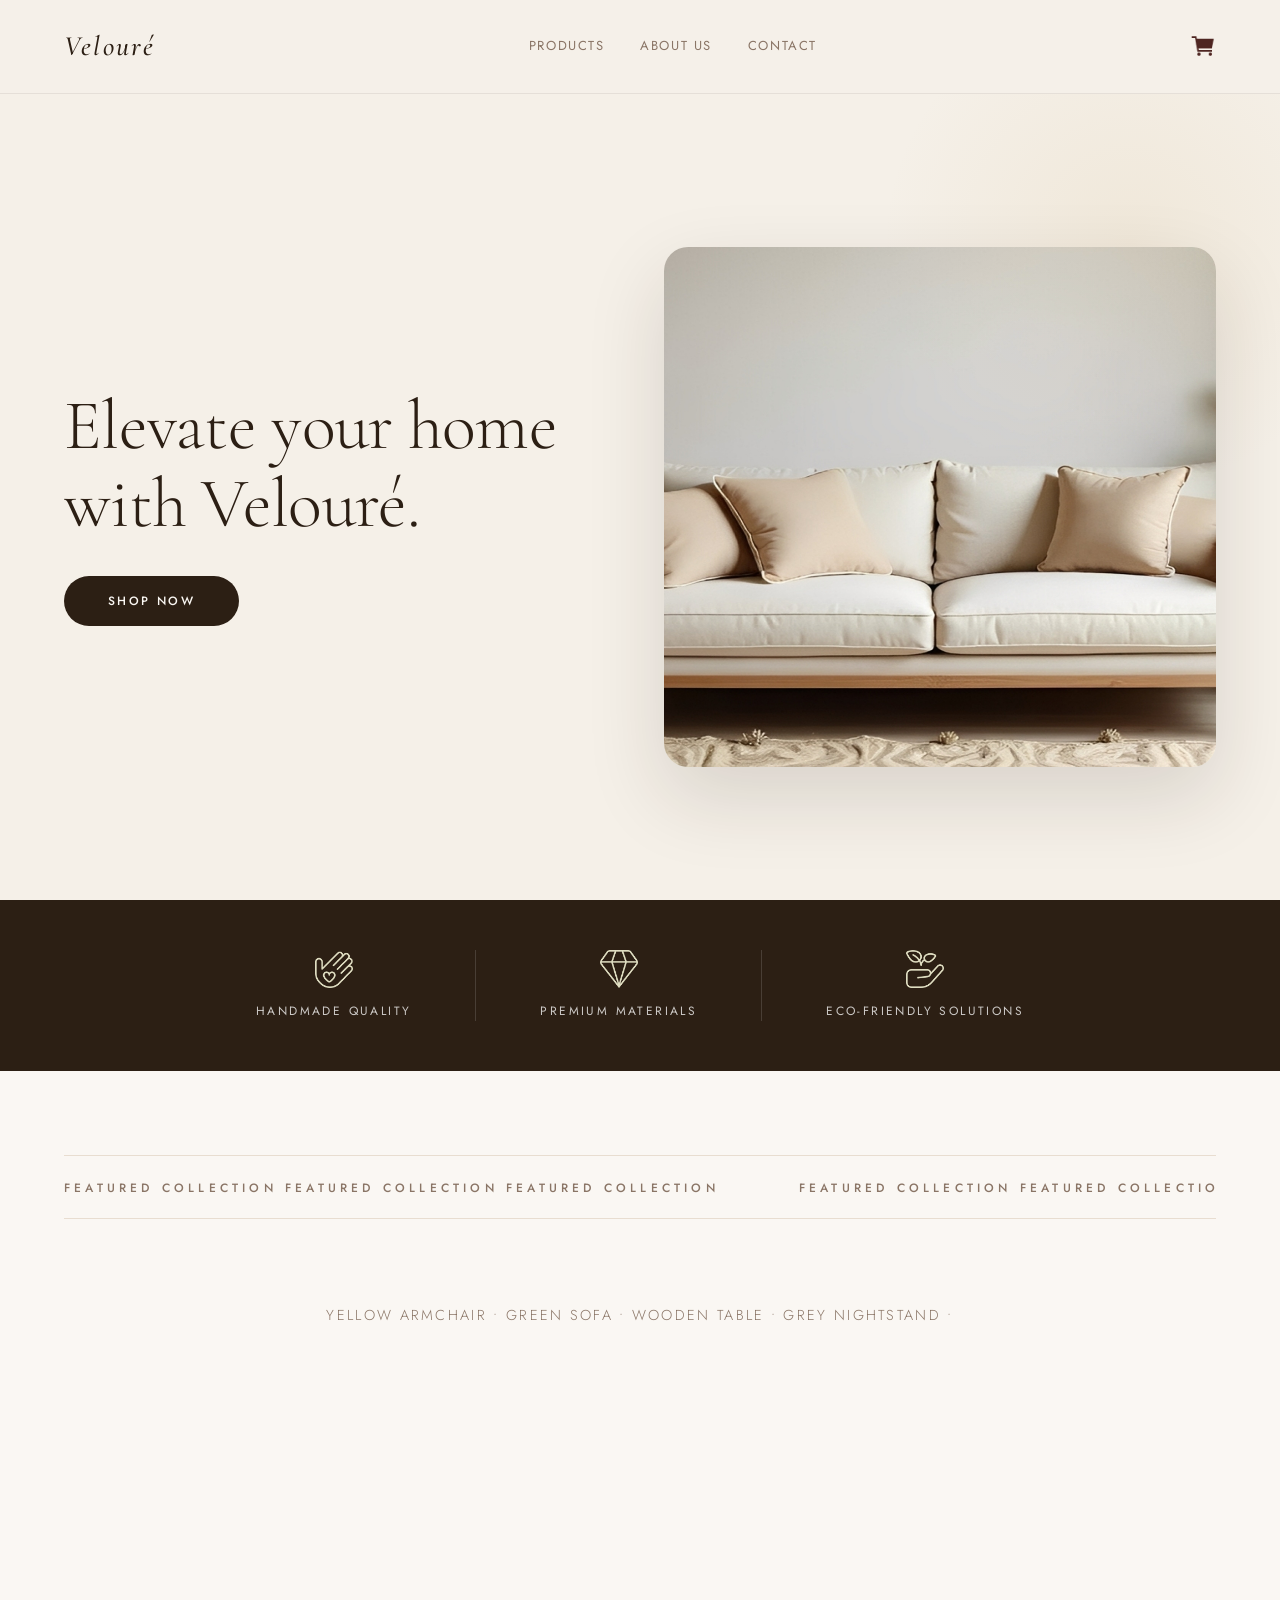
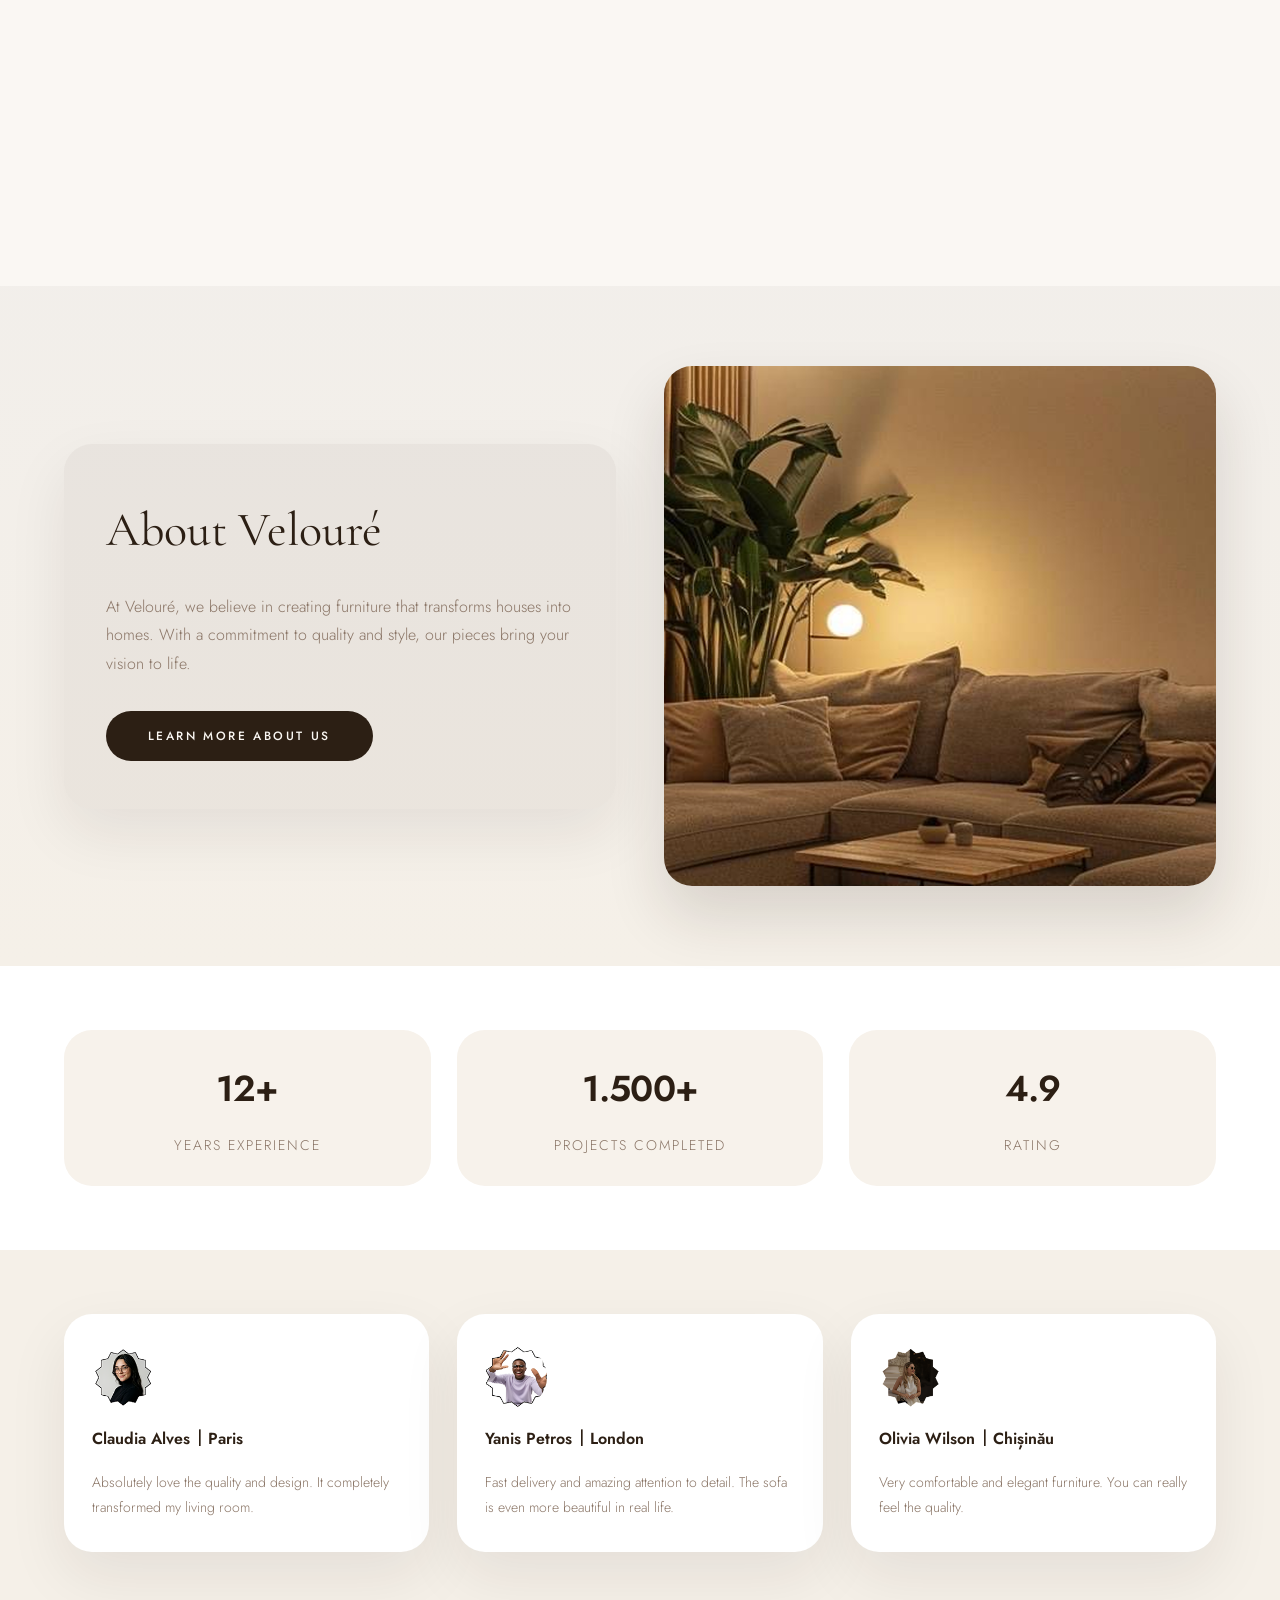
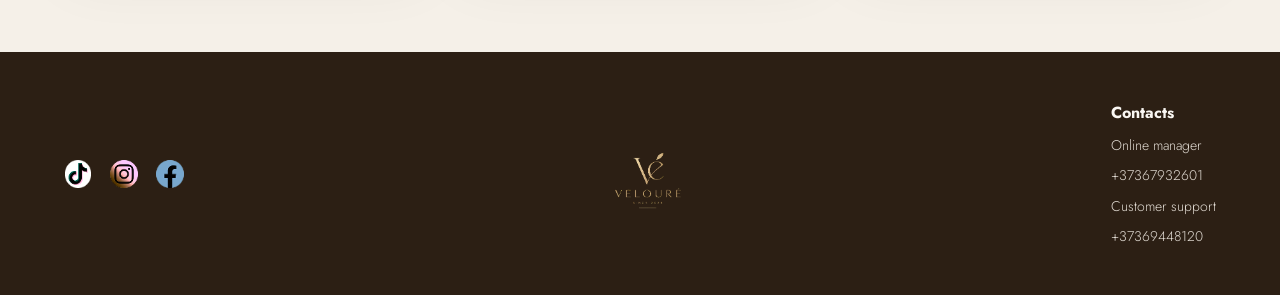
==== index.html @ 2dd07913 "first commit" ====
<!DOCTYPE html>
<html lang="en">
<head>
    <meta charset="UTF-8">
    <meta name="viewport" content="width=device-width, initial-scale=1.0">
    <title>Velouré</title>
    <link rel="stylesheet" href="main.css">
</head>
<body>

    <!-- navbar -->

    <header class="navbar">
        <div class="logo">Velouré</div> 
        <nav class="nav-links">
            <a href="#">Products</a>
            <a href="#">About Us</a>
            <a href="#">Contact</a>
            </nav>
            <!-- <span class="cart">🛒</span> -->
             <div class="cart">
                <img src="images/cart.png" alt="Cart">
             </div>
    </header>

    <!-- hero section -->

   <section class="hero">
    <div class="hero-text">
        <h1>Elevate your home with Velouré.</h1>
        <button onclick="scrollToProducts()">Shop Now</button>  <!-- class="shop-now" -->
    </div>
    <div class="hero-image">
        <img src="images/image-40.png" alt="Sofa">
    </div>
   </section>

   <!-- benefits section -->
    <section class="benefits">
        <div class="benefit">
            <img src="images/hand-made.png" class="benefit-icon">
            <p>Handmade quality</p>
        </div>

        <div class="benefit">
            <img src="images/premium.png" class="benefit-icon">
            <p>Premium materials</p>
        </div>

        <div class="benefit">
            <img src="images/eco.png" class="benefit-icon">
            <p>Eco-friendly solutions</p>
        </div>
    </section>

    <!-- products section -->
     <section id="products" class="products">
        <div class="scroll-text">
            <div class="scroll-track">
                <span>Featured Collection  Featured Collection  Featured Collection</span>
                <span>Featured Collection  Featured Collection  Featured Collection</span>
            </div>
        </div>
        <!-- <h2>Featured Collection</h2> -->
        <div class="circle-text">
            Yellow armchair • Green sofa • Wooden table • Grey nightstand •
        </div>

        <div class="product-grid">
            <div class="card">
                <img src="images/yellowww.png">
                <h3>Yellow armchair</h3>
                <p>$120</p>
            </div>

            <div class="card">
                <img src="images/green-sofa.png">
                <h3>Green sofa</h3>
                <p>$350</p>
            </div>

            <div class="card">
                <img src="images/table.png">
                <h3>Wooden table</h3>
                <p>$200</p>
            </div>

            <div class="card">
                <img src="images/nightstand-grey.png">
                <h3>Grey nightstand</h3>
                <p>$150</p>
            </div>
        </div>
     </section>

     <!-- about section -->
      <section class="about">
        <div class="about-text">
            <h2>About Velouré</h2>
            <p>At Velouré, we believe in creating furniture that transforms houses into homes. 
                With a commitment to quality and style, our pieces bring your vision to life.</p>
                <button>Learn more about us</button>
        </div>
        <div class="hero-image">
        <img src="images/image 41.png" alt="interior">
    </div>
      </section>

      <!--stats section -->
        <section class="stats">
            <div class="stat">
                <h2>12+</h2>
                <p>Years Experience</p>
            </div>
            <div class="stat">
                <h2>1.500+</h2>
                <p>Projects Completed</p>
            </div>
            <div class="stat">
                <h2>4.9</h2>
                <p>Rating</p>
            </div>
        </section>

      <!-- reviews section -->
       <section class="reviews">
        <div class="reviews-container">
            <div class="review-card">
                <img src="images/first.png" class="review-img">
                <h3>Claudia Alves ⏐ Paris</h3>
                <p>Absolutely love the quality and design. It completely transformed my living room.</p>
            </div>

            <div class="review-card">
                <img src="images/men.png" class="review-img">
                <h3>Yanis Petros ⏐ London</h3>
                <p>Fast delivery and amazing attention to detail. The sofa is even more beautiful in real life.</p>
            </div>

            <div class="review-card">
                <img src="images/women.png" class="review-img">
                <h3>Olivia Wilson ⏐ Chișinău</h3>
                <p>Very comfortable and elegant furniture. You can really feel the quality.</p>
            </div>
        </div>
       </section>

       <!-- footer -->
        <footer class="footer">

            <div class="footer-social">
                <a href="#">
                    <img src="images/tiktok.png" alt="TikTok">
                </a>
                <a href="#">
                    <img src="images/instagram.png" alt="Instagram">
                </a>
                <a href="#">
                    <img src="images/facebook.png" alt="Facebook">
                </a>
            </div>

            <div class="footer-logo">
                <img src="images/logo alb.png" alt="Velouré logo">
            </div>

            <div class="footer-contact">
                <h3>Contacts</h3>
                <p>Online manager</p>
                <p>+37367932601</p>
                <p>Customer support</p>
                <p>+37369448120</p>
            </div>
        </footer>
<script>
    function scrollToProducts() {
        const section = document.getElementById("products");
        const cards = section.querySelectorAll(".card");

        section.scrollIntoView({
            behavior: "smooth"
        });
        setTimeout(() =>{
            cards.forEach((card, index) => {
                setTimeout(() => {
                    card.classList.add("show");
                }, index * 200); // Delay each card animation by 200ms
            });
        }, 400);
    }
</script>
</body>
</html>
---- main.css ----
@import url('https://fonts.googleapis.com/css2?family=Cormorant+Garamond:ital,wght@0,300;0,400;0,500;0,600;1,300;1,400&family=Jost:wght@300;400;500&display=swap');

/* ── RESET & BASE ── */
*, *::before, *::after {
  margin: 0;
  padding: 0;
  box-sizing: border-box;
}

:root {
  --cream:       #F5F0E8;
  --sand:        #E8DDD0;
  --warm-white:  #FAF7F3;
  --espresso:    #2C1F14;
  --mocha:       #5C3D2E;
  --sage:        #7A8C6E;
  --gold:        #C9A96E;
  --text:        #2C1F14;
  --text-light:  #8A7566;

  --font-display: 'Cormorant Garamond', serif;
  --font-body:    'Jost', sans-serif;

  --radius:  24px;
  --transition: 0.35s cubic-bezier(0.25, 0.46, 0.45, 0.94);
}

html {
  scroll-behavior: smooth;
}

body {
  font-family: var(--font-body);
  background-color: var(--warm-white);
  color: var(--text);
  font-weight: 300;
  line-height: 1.6;
  overflow-x: hidden;
}

img {
  display: block;
  max-width: 100%;
}

button {
  font-family: var(--font-body);
}

button,
input,
textarea,
select {
  outline: none;
}

button {
  cursor: pointer;
}

/* ── NAVBAR ── */
.navbar {
  position: sticky;
  top: 0;
  z-index: 100;
  display: flex;
  align-items: center;
  justify-content: space-between;
  padding: 24px 64px;
  background: rgba(245, 240, 232, 0.95);
  border-bottom: 1px solid rgba(44, 31, 20, 0.08);
  backdrop-filter: blur(12px);
}

.logo {
  font-family: var(--font-display);
  font-size: 28px;
  font-weight: 500;
  letter-spacing: 0.08em;
  color: var(--espresso);
  font-style: italic;
}

.nav-links {
  display: flex;
  gap: 36px;
}

.nav-links a {
  font-family: var(--font-body);
  font-size: 13px;
  font-weight: 400;
  letter-spacing: 0.12em;
  text-transform: uppercase;
  color: var(--text-light);
  text-decoration: none;
  transition: color var(--transition);
  position: relative;
}

.nav-links a::after {
  content: '';
  position: absolute;
  bottom: -4px;
  left: 0;
  width: 0;
  height: 1px;
  background: var(--gold);
  transition: width var(--transition);
}

.nav-links a:hover {
  color: var(--espresso);
}

.nav-links a:hover::after {
  width: 100%;
}

.cart {
  display: flex;
  align-items: center;
  cursor: pointer;
  transition: opacity var(--transition);
}

.cart:hover {
  opacity: 0.75;
}

.cart img {
  width: 26px;
  height: 26px;
  object-fit: contain;
  filter: invert(14%) sepia(18%) saturate(800%) hue-rotate(340deg) brightness(60%);
}

/* ── HERO ── */
.hero {
  display: grid;
  grid-template-columns: 1fr 1fr;
  align-items: center;
  min-height: calc(100vh - 94px);
  padding: 80px 64px 60px;
  background: var(--cream);
  gap: 48px;
  position: relative;
  overflow: hidden;
}

.hero::before {
  content: '';
  position: absolute;
  top: -100px;
  right: -100px;
  width: 500px;
  height: 500px;
  border-radius: 50%;
  background: radial-gradient(circle, rgba(201, 169, 110, 0.12) 0%, transparent 70%);
  pointer-events: none;
}

.hero-text {
  max-width: 560px;
}

.hero-text h1 {
  font-family: var(--font-display);
  font-size: clamp(44px, 5.5vw, 78px);
  font-weight: 300;
  line-height: 1.1;
  color: var(--espresso);
  margin-bottom: 34px;
  letter-spacing: -0.01em;
}

.hero-text button {
  font-family: var(--font-body);
  font-size: 12px;
  font-weight: 500;
  letter-spacing: 0.2em;
  text-transform: uppercase;
  color: var(--warm-white);
  background: var(--espresso);
  border: none;
  padding: 16px 44px;
  border-radius: 999px;
  transition: background var(--transition), transform var(--transition);
}

.hero-text button:hover {
  background: var(--mocha);
  transform: translateY(-2px);
}

.hero-image {
  display: flex;
  justify-content: center;
  align-items: center;
}

.hero-image img {
  width: 100%;
  max-width: 620px;
  height: 520px;
  object-fit: cover;
  border-radius: 24px;
  box-shadow: 0 30px 80px rgba(44, 31, 20, 0.14);
}

/* ── BENEFITS ── */
.benefits {
  display: flex;
  justify-content: center;
  gap: 0;
  background: var(--espresso);
  padding: 50px 64px;
}

.benefit {
  display: flex;
  flex-direction: column;
  align-items: center;
  gap: 14px;
  padding: 0 64px;
  border-right: 1px solid rgba(255, 255, 255, 0.14);
}

.benefit:last-child {
  border-right: none;
}

.benefit-icon {
  width: 38px;
  height: 38px;
  object-fit: contain;
  filter: brightness(0) invert(1) sepia(1) saturate(2) hue-rotate(0deg);
  opacity: 0.85;
}

.benefit p {
  font-size: 12px;
  font-weight: 400;
  letter-spacing: 0.2em;
  text-transform: uppercase;
  color: rgba(255, 255, 255, 0.76);
}

/* ── PRODUCTS SECTION ── */
.products {
  padding: 84px 64px 100px;
  background: var(--warm-white);
  overflow: hidden;
}

.scroll-text {
  overflow: hidden;
  white-space: nowrap;
  margin-bottom: 56px;
  border-top: 1px solid var(--sand);
  border-bottom: 1px solid var(--sand);
  padding: 18px 0;
}

.scroll-track {
  display: inline-flex;
  animation: ticker 20s linear infinite;
}

.scroll-track span {
  font-size: 12px;
  font-weight: 500;
  letter-spacing: 0.35em;
  text-transform: uppercase;
  color: var(--text-light);
  padding-right: 80px;
}

@keyframes ticker {
  0% {
    transform: translateX(0);
  }
  100% {
    transform: translateX(-50%);
  }
}

.circle-text {
  display: flex;
  justify-content: center;
  align-items: center;
  min-height: 82px;
  margin-bottom: 48px;
  color: var(--text-light);
  font-size: 0.9rem;
  letter-spacing: 0.16em;
  text-transform: uppercase;
}

.product-grid {
  display: grid;
  grid-template-columns: repeat(4, minmax(0, 1fr));
  gap: 28px;
}

.card {
  display: flex;
  flex-direction: column;
  justify-content: center;
  align-items: center;
  gap: 20px;
  padding: 28px 18px 30px;
  background: #fff;
  border-radius: 30px;
  box-shadow: 0 30px 60px rgba(44, 31, 20, 0.08);
  transition: transform var(--transition), box-shadow var(--transition), opacity var(--transition);
  opacity: 0;
  transform: translateY(18px);
}

.card.show {
  opacity: 1;
  transform: translateY(0);
}

.card img {
  width: 100%;
  max-height: 280px;
  object-fit: contain;
}

.card h3 {
  font-size: 18px;
  font-weight: 500;
  color: var(--espresso);
}

.card p {
  font-size: 15px;
  font-weight: 600;
  color: var(--mocha);
}

/* ── ABOUT SECTION ── */
.about {
  display: grid;
  grid-template-columns: 1fr 1fr;
  gap: 48px;
  align-items: center;
  padding: 80px 64px;
  background: linear-gradient(180deg, rgba(44,31,20,0.04) 0%, rgba(245,240,232,1) 100%);
}

.about-text {
  max-width: 560px;
  background: rgba(44, 31, 20, 0.05);
  border-radius: 28px;
  padding: 48px 42px;
  box-shadow: 0 24px 60px rgba(44, 31, 20, 0.08);
}

.about-text h2 {
  font-family: var(--font-display);
  font-size: clamp(30px, 4vw, 48px);
  font-weight: 400;
  margin-bottom: 24px;
  color: var(--espresso);
}

.about-text p {
  font-size: 16px;
  line-height: 1.8;
  color: var(--text-light);
  margin-bottom: 32px;
}

.about-text button {
  font-family: var(--font-body);
  font-size: 12px;
  font-weight: 500;
  letter-spacing: 0.2em;
  text-transform: uppercase;
  color: var(--warm-white);
  background: var(--espresso);
  border: none;
  padding: 16px 42px;
  border-radius: 999px;
  transition: background var(--transition), transform var(--transition);
}

.about-text button:hover {
  background: var(--mocha);
  transform: translateY(-2px);
}

.about .hero-image img {
  width: 100%;
  border-radius: 28px;
  box-shadow: 0 30px 60px rgba(44, 31, 20, 0.14);
}

/* ── STATS SECTION ── */
.stats {
  display: grid;
  grid-template-columns: repeat(3, minmax(0, 1fr));
  gap: 26px;
  padding: 64px 64px;
  background: #fff;
}

.stat {
  display: flex;
  flex-direction: column;
  align-items: center;
  gap: 16px;
  padding: 30px 24px;
  background: #f7f2eb;
  border-radius: 28px;
}

.stat h2 {
  font-size: 36px;
  font-weight: 600;
  letter-spacing: -0.02em;
  color: var(--espresso);
}

.stat p {
  font-size: 14px;
  letter-spacing: 0.14em;
  text-transform: uppercase;
  color: var(--text-light);
}

/* ── REVIEWS SECTION ── */
.reviews {
  padding: 64px 64px 100px;
  background: var(--cream);
}

.reviews-container {
  display: grid;
  grid-template-columns: repeat(3, minmax(0, 1fr));
  gap: 28px;
}

.review-card {
  display: flex;
  flex-direction: column;
  gap: 18px;
  padding: 32px 28px;
  background: #fff;
  border-radius: 28px;
  box-shadow: 0 24px 60px rgba(44, 31, 20, 0.08);
}

.review-img {
  width: 62px;
  height: 62px;
  border-radius: 50%;
  object-fit: cover;
}

.review-card h3 {
  font-size: 16px;
  font-weight: 600;
  color: var(--espresso);
}

.review-card p {
  font-size: 14px;
  color: var(--text-light);
  line-height: 1.8;
}

/* ── FOOTER ── */
.footer {
  display: flex;
  justify-content: space-between;
  align-items: center;
  gap: 36px;
  padding: 48px 64px;
  background: var(--espresso);
  color: var(--warm-white);
  flex-wrap: wrap;
}

.footer-social {
  display: flex;
  gap: 18px;
}

.footer-social img {
  width: 28px;
  height: 28px;
  object-fit: contain;
  filter: invert(99%) sepia(2%) saturate(36%) hue-rotate(171deg) brightness(108%) contrast(101%);
}

.footer-logo img {
  width: 120px;
  height: auto;
  object-fit: contain;
}

.footer-contact {
  display: grid;
  gap: 8px;
}

.footer-contact h3 {
  font-size: 16px;
  color: var(--warm-white);
}

.footer-contact p {
  font-size: 14px;
  color: rgba(245, 240, 232, 0.9);
}

/* ── RESPONSIVE ── */
@media (max-width: 1100px) {
  .products .product-grid {
    grid-template-columns: repeat(2, minmax(0, 1fr));
  }

  .reviews-container,
  .stats {
    grid-template-columns: repeat(2, minmax(0, 1fr));
  }
}

@media (max-width: 860px) {
  .navbar {
    flex-wrap: wrap;
    padding: 24px 32px;
  }

  .hero {
    grid-template-columns: 1fr;
    padding: 60px 32px 40px;
    min-height: auto;
  }

  .hero-image img,
  .about .hero-image img {
    height: auto;
  }

  .hero-text {
    text-align: center;
  }

  .nav-links {
    flex-wrap: wrap;
    justify-content: center;
    gap: 18px;
    width: 100%;
  }

  .benefits {
    flex-direction: column;
    padding: 40px 32px;
  }

  .benefit {
    width: 100%;
    padding: 20px 0;
    border-right: none;
    border-bottom: 1px solid rgba(255,255,255,0.14);
  }

  .benefit:last-child {
    border-bottom: none;
  }

  .product-grid,
  .reviews-container,
  .stats {
    grid-template-columns: 1fr;
  }

  .about {
    grid-template-columns: 1fr;
    padding: 64px 32px;
  }

  .about-text {
    padding: 36px 28px;
  }

  .products,
  .about,
  .stats,
  .reviews,
  .footer {
    padding-left: 32px;
    padding-right: 32px;
  }
}

@media (max-width: 640px) {
  .navbar {
    padding: 18px 18px;
  }

  .hero-text h1 {
    font-size: 34px;
  }

  .hero {
    padding: 42px 18px 36px;
  }

  .nav-links {
    gap: 14px;
  }

  .about-text,
  .stat,
  .review-card {
    padding: 24px;
  }

  .footer {
    padding: 32px 18px;
    justify-content: center;
  }

  .footer-contact {
    text-align: center;
  }
}
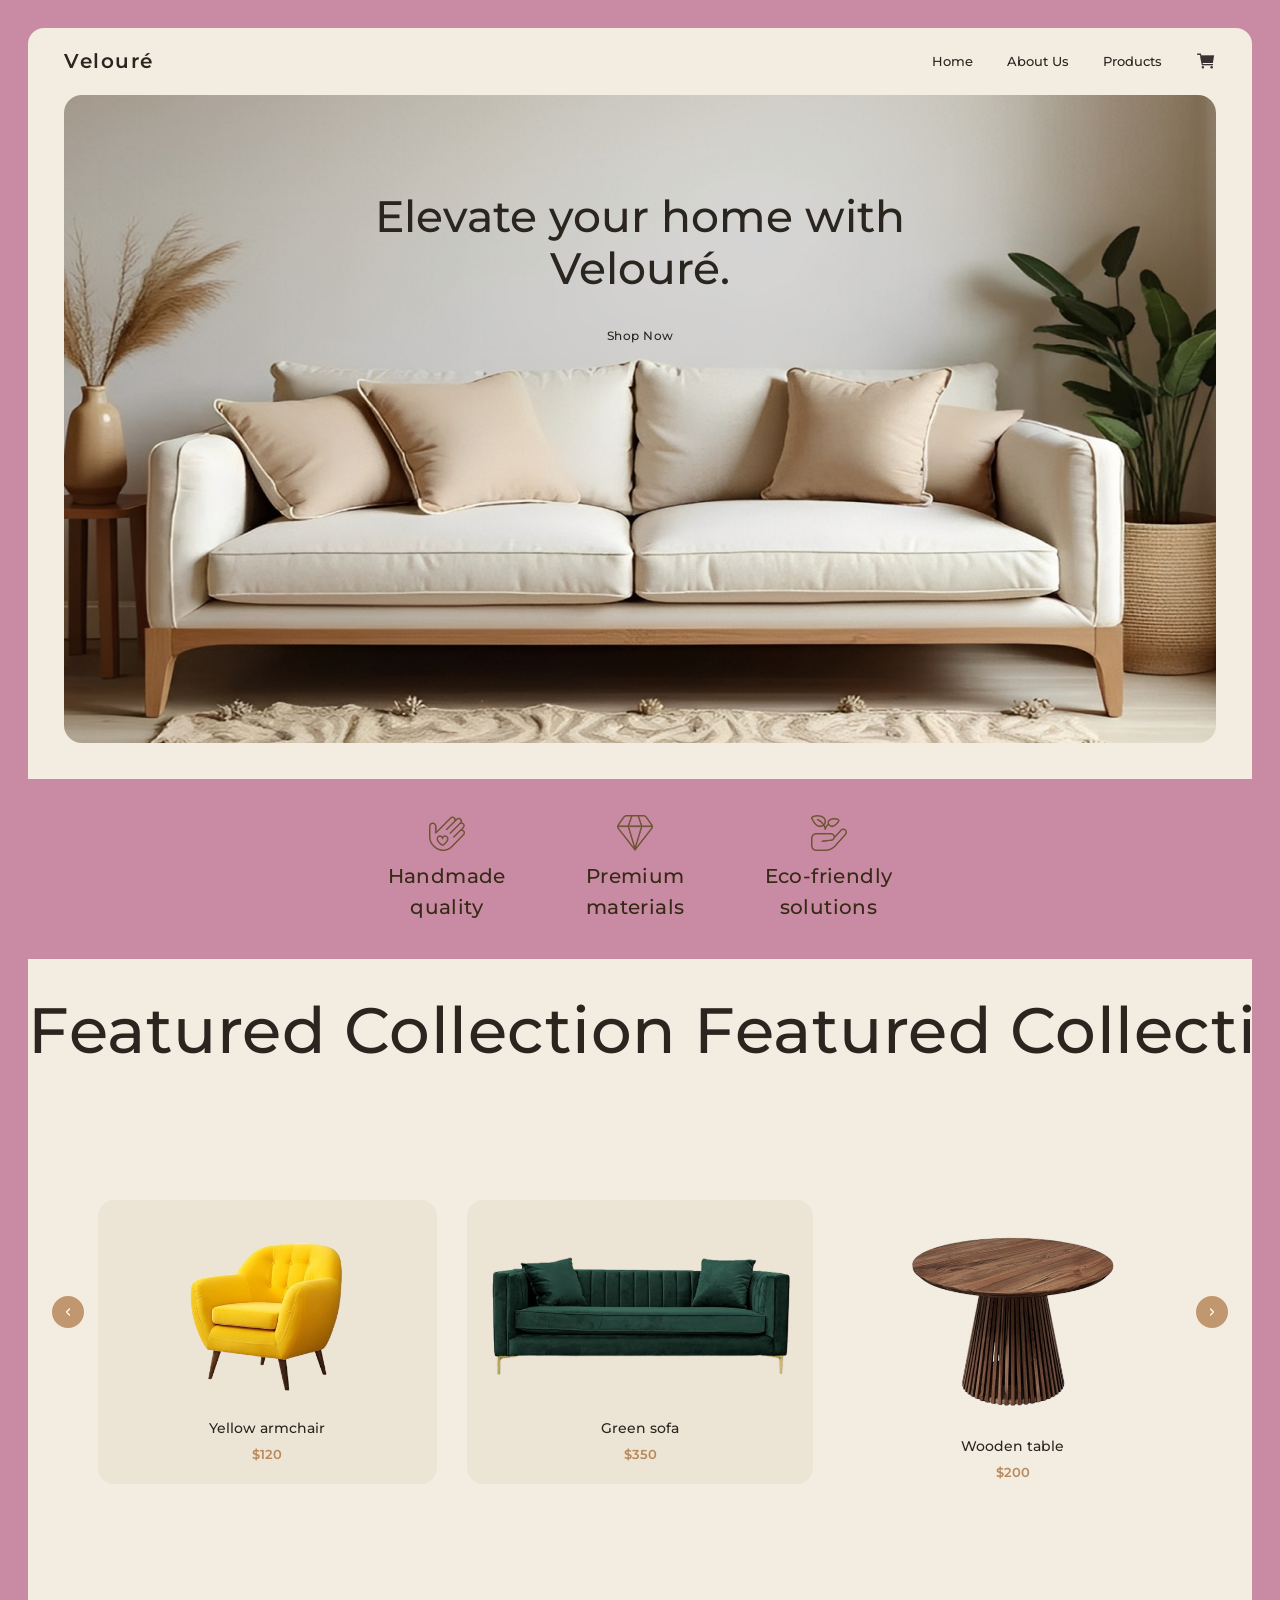
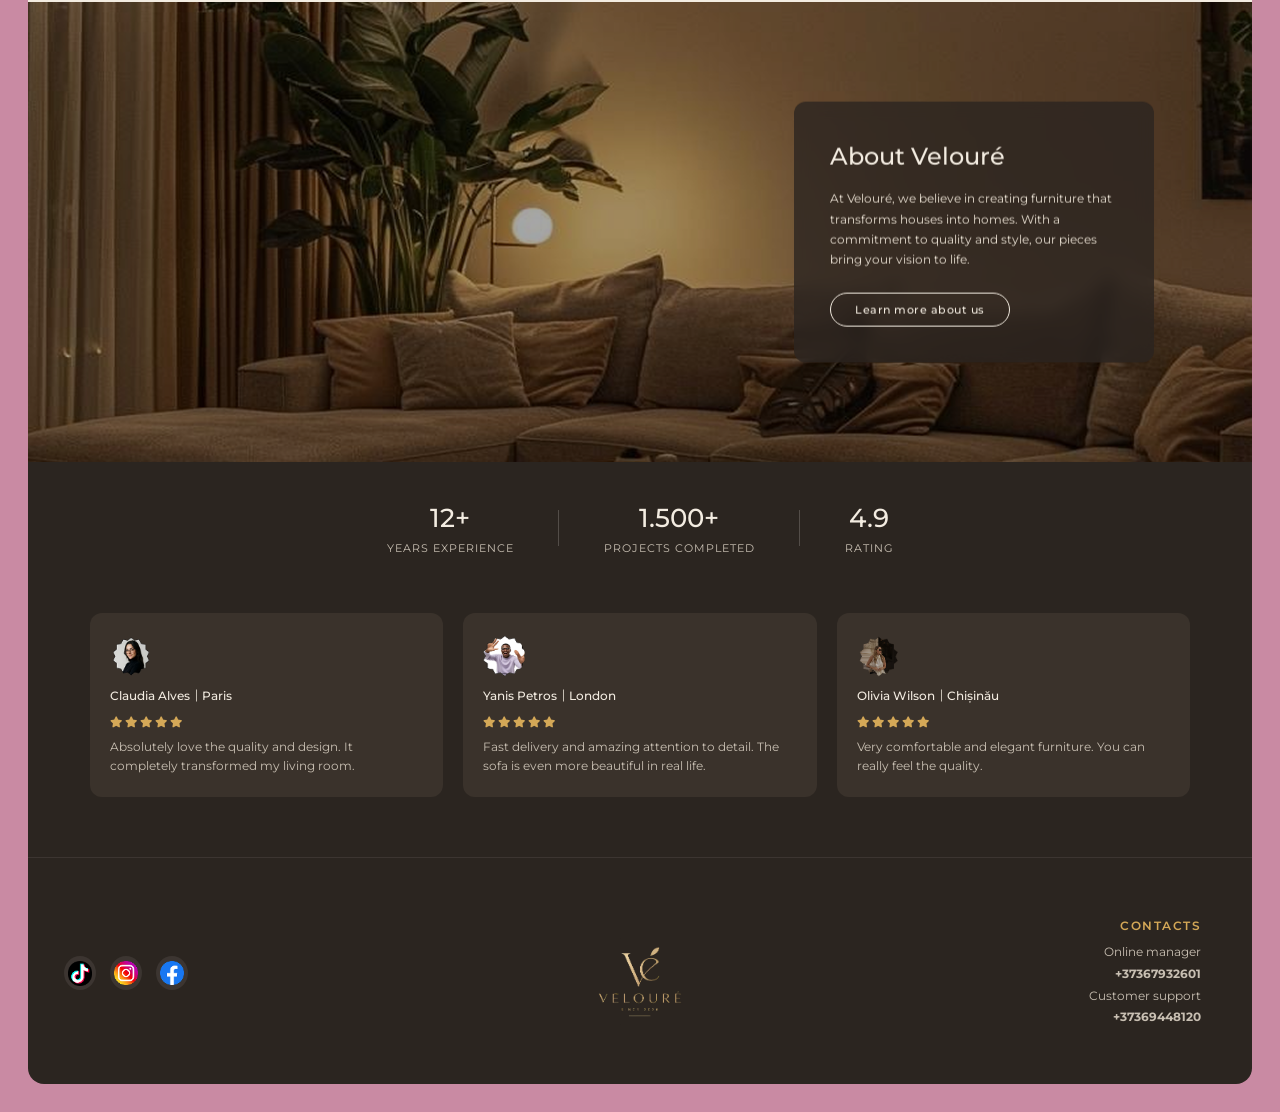
==== commit fd0233a3: "new" ====
--- a/index.html
+++ b/index.html
@@ -4,7 +4,9 @@
     <meta charset="UTF-8">
     <meta name="viewport" content="width=device-width, initial-scale=1.0">
     <title>Velouré</title>
-    <link rel="stylesheet" href="main.css">
+    <link rel="stylesheet" href="https://cdnjs.cloudflare.com/ajax/libs/font-awesome/6.0.0/css/all.min.css">
+    <link href="https://fonts.googleapis.com/css2?family=Montserrat:wght@300;400;500;600;700&display=swap" rel="stylesheet">
+    <link rel="stylesheet" href="style.css">
 </head>
 <body>
 
@@ -12,15 +14,15 @@
 
     <header class="navbar">
         <div class="logo">Velouré</div> 
-        <nav class="nav-links">
+
+        <div class="nav-right"></div>
+          <nav class="nav-links">
+            <a href="#">Home</a>
+            <a href="#">About Us</a>
             <a href="#">Products</a>
-            <a href="#">About Us</a>
-            <a href="#">Contact</a>
-            </nav>
+            <img src="images/cart.png" alt="Cart">
+          </nav>
             <!-- <span class="cart">🛒</span> -->
-             <div class="cart">
-                <img src="images/cart.png" alt="Cart">
-             </div>
     </header>
 
     <!-- hero section -->
@@ -28,7 +30,7 @@
    <section class="hero">
     <div class="hero-text">
         <h1>Elevate your home with Velouré.</h1>
-        <button onclick="scrollToProducts()">Shop Now</button>  <!-- class="shop-now" -->
+        <button onclick="scrollToProducts()">Shop Now</button> 
     </div>
     <div class="hero-image">
         <img src="images/image-40.png" alt="Sofa">
@@ -39,17 +41,17 @@
     <section class="benefits">
         <div class="benefit">
             <img src="images/hand-made.png" class="benefit-icon">
-            <p>Handmade quality</p>
+            <p>Handmade <br> quality</p>
         </div>
 
         <div class="benefit">
             <img src="images/premium.png" class="benefit-icon">
-            <p>Premium materials</p>
+            <p>Premium <br> materials</p>
         </div>
 
         <div class="benefit">
             <img src="images/eco.png" class="benefit-icon">
-            <p>Eco-friendly solutions</p>
+            <p>Eco-friendly <br> solutions</p>
         </div>
     </section>
 
@@ -57,13 +59,9 @@
      <section id="products" class="products">
         <div class="scroll-text">
             <div class="scroll-track">
-                <span>Featured Collection  Featured Collection  Featured Collection</span>
-                <span>Featured Collection  Featured Collection  Featured Collection</span>
-            </div>
-        </div>
-        <!-- <h2>Featured Collection</h2> -->
-        <div class="circle-text">
-            Yellow armchair • Green sofa • Wooden table • Grey nightstand •
+                <span>Featured Collection                     Featured Collection                     Featured Collection</span>
+                <span>Featured Collection                     Featured Collection                     Featured Collection</span>
+            </div>
         </div>
 
         <div class="product-grid">
@@ -128,18 +126,39 @@
             <div class="review-card">
                 <img src="images/first.png" class="review-img">
                 <h3>Claudia Alves ⏐ Paris</h3>
+                <div class="stars">
+                    <i class="fa-solid fa-star"></i>
+                    <i class="fa-solid fa-star"></i>
+                    <i class="fa-solid fa-star"></i>
+                    <i class="fa-solid fa-star"></i>
+                    <i class="fa-solid fa-star"></i>
+                </div>
                 <p>Absolutely love the quality and design. It completely transformed my living room.</p>
             </div>
 
             <div class="review-card">
                 <img src="images/men.png" class="review-img">
                 <h3>Yanis Petros ⏐ London</h3>
+                <div class="stars">
+                    <i class="fa-solid fa-star"></i>
+                    <i class="fa-solid fa-star"></i>
+                    <i class="fa-solid fa-star"></i>
+                    <i class="fa-solid fa-star"></i>
+                    <i class="fa-solid fa-star"></i>
+                </div>
                 <p>Fast delivery and amazing attention to detail. The sofa is even more beautiful in real life.</p>
             </div>
 
             <div class="review-card">
                 <img src="images/women.png" class="review-img">
                 <h3>Olivia Wilson ⏐ Chișinău</h3>
+                <div class="stars">
+                    <i class="fa-solid fa-star"></i>
+                    <i class="fa-solid fa-star"></i>
+                    <i class="fa-solid fa-star"></i>
+                    <i class="fa-solid fa-star"></i>
+                    <i class="fa-solid fa-star"></i>
+                </div>
                 <p>Very comfortable and elegant furniture. You can really feel the quality.</p>
             </div>
         </div>
@@ -149,13 +168,13 @@
         <footer class="footer">
 
             <div class="footer-social">
-                <a href="#">
+                <a href="https://www.tiktok.com/@sweet.corineisan?_r=1&_t=ZS-95hrFQTZhNU">
                     <img src="images/tiktok.png" alt="TikTok">
                 </a>
-                <a href="#">
+                <a href="https://www.instagram.com/corina__654?igsh=MTZzbm1tYWtoM2xhbA%3D%3D&utm_source=qr">
                     <img src="images/instagram.png" alt="Instagram">
                 </a>
-                <a href="#">
+                <a href="https://www.facebook.com/share/1TyGj3JLKG/?mibextid=wwXIfr">
                     <img src="images/facebook.png" alt="Facebook">
                 </a>
             </div>
@@ -167,9 +186,9 @@
             <div class="footer-contact">
                 <h3>Contacts</h3>
                 <p>Online manager</p>
-                <p>+37367932601</p>
+                <p><b>+37367932601</b></p>
                 <p>Customer support</p>
-                <p>+37369448120</p>
+                <p><b>+37369448120</b></p>
             </div>
         </footer>
 <script>
--- a/style.css
+++ b/style.css
@@ -0,0 +1,586 @@
+@import url("https://fonts.googleapis.com/css2?family=Montserrat:wght@300;400;500;600;700&display=swap");
+@import url("https://fonts.googleapis.com/css2?family=Playfair+Display:ital,wght@0,400..900;1,400..900&display=swap");
+*,
+*::before,
+*::after {
+  box-sizing: border-box;
+  margin: 0;
+  padding: 0;
+}
+
+html { 
+    scroll-behavior: smooth; 
+}
+
+body {
+  font-family: "Montserrat", system-ui, sans-serif;
+  color: #2b2520;
+  background: #c98aa3;
+  line-height: 1.55;
+  -webkit-font-smoothing: antialiased;
+  overflow-x: hidden;
+  padding: 28px;
+}
+
+img {
+     max-width: 100%; 
+    display: block; 
+}
+
+a { 
+    text-decoration: none; 
+    color: inherit; 
+}
+
+button { 
+    font-family: inherit; 
+    cursor: pointer; 
+    border: none; 
+    background: none; 
+}
+
+/* navbar */
+.navbar {
+  display: flex;
+  align-items: center;
+  justify-content: space-between;
+  padding: 18px 36px;
+  background: #f3ece1;
+  border-radius: 16px 16px 0 0;
+}
+
+.logo {
+  font-size: 20px;
+  font-weight: 600;
+  letter-spacing: 1.5px;
+  color: #2b2520;
+}
+
+.nav-right { 
+    display: none; 
+}
+
+.nav-links {
+  display: flex;
+  align-items: center;
+  gap: 34px;
+}
+
+.nav-links a {
+  font-size: 13px;
+  font-weight: 500;
+  color: #2b2520;
+  position: relative;
+  transition: color 0.25s ease;
+}
+.nav-links a::after {
+  content: "";
+  position: absolute;
+  left: 0; bottom: -4px;
+  width: 0; height: 1px;
+  background: #b8895a;
+  transition: width 0.3s ease;
+}
+.nav-links a:hover { color: #b8895a; }
+.nav-links a:hover::after { width: 100%; }
+
+.nav-links img {
+  width: 20px; height: 20px;
+  object-fit: contain;
+  cursor: pointer;
+  transition: transform 0.25s ease;
+}
+.nav-links img:hover { transform: scale(1.12); }
+
+/* hero */
+.hero {
+  position: relative;
+  background: #f3ece1;
+  padding: 0 36px 36px;
+  display: flex;
+  justify-content: center;
+}
+
+/* Wrap hero image + text into one rounded card */
+.hero-image {
+  position: relative;
+  width: 100%;
+  border-radius: 18px;
+  overflow: hidden;
+  aspect-ratio: 16 / 9;
+  background: #d8c9b6;
+}
+
+.hero-image img {
+  width: 100%;
+  height: 100%;
+  object-fit: cover;
+  display: block;
+}
+
+.hero-text {
+  position: absolute;
+  top: 50%;
+  left: 50%;
+  transform: translate(-50%, -50%);
+  text-align: center;
+  z-index: 2;
+  color: var(--text);
+  width: 90%;
+  max-width: 600px;
+}
+
+/* Move .hero-text inside .hero-image visually using absolute layout
+   (the original HTML keeps them as siblings, so we anchor against .hero) */
+.hero { position: relative; }
+.hero .hero-text {
+  position: absolute;
+  top: 14%;
+  left: 50%;
+  transform: translateX(-50%);
+}
+
+.hero-text h1 {
+  font-size: clamp(26px, 3.4vw, 44px);
+  font-weight: 500;
+  line-height: 1.2;
+  margin-bottom: 22px;
+  color: var(--text);
+}
+
+.hero-text button {
+  background: var(--bg-dark);
+  color: var(--text-light);
+  padding: 11px 30px;
+  border-radius: 30px;
+  font-size: 12px;
+  font-weight: 500;
+  letter-spacing: 0.5px;
+  transition: transform 0.25s ease, background 0.25s ease;
+}
+.hero-text button:hover {
+  background: #4a3d33;
+  transform: translateY(-2px);
+}
+
+/* benefits  */
+.benefits {
+  display: flex;
+  justify-content: center;
+  gap: 80px;
+  padding: 36px 36px;
+  background: var(--bg-soft);
+  flex-wrap: wrap;
+}
+
+.benefit {
+  display: flex;
+  flex-direction: column;
+  align-items: center;
+  gap: 10px;
+  text-align: center;
+}
+
+.benefit-icon {
+  width: 36px; height: 36px;
+  object-fit: contain;
+  opacity: 0.85;
+}
+
+.benefit p {
+  font-size: 20px;
+  font-weight: 500;
+  color: #362A16;
+  letter-spacing: 0.4px;
+}
+
+/* products */
+.products {
+  background: #f3ece1;
+  padding-bottom: 80px;
+  position: relative;
+  overflow: hidden;
+}
+
+/* Big "Featured Collection" band on grey */
+.scroll-text {
+  width: 100%;
+  overflow: hidden;
+  background: var(--bg-grey);
+  padding: 22px 0;
+}
+
+.scroll-track {
+  display: flex;
+  gap: 80px;
+  width: max-content;
+  animation: marquee 32s linear infinite;
+}
+
+.scroll-track span {
+  font-size: clamp(40px, 5.2vw, 64px);
+  font-weight: 500;
+  white-space: nowrap;
+  color: #2b2520;
+  letter-spacing: 0.5px;
+}
+
+@keyframes marquee {
+  0%   { transform: translateX(0); }
+  100% { transform: translateX(-50%); }
+}
+
+/* featured center area: product grid + arrows */
+.product-grid {
+  display: grid;
+  grid-template-columns: 1fr auto 1fr;
+  align-items: center;
+  gap: 30px;
+  padding: 60px 70px 0;
+  position: relative;
+}
+
+/* hide the 4th card visually — Figma shows only 3 in featured row */
+.product-grid .card:nth-child(4) { display: none; }
+
+.card {
+  background: #ece4d4;
+  border-radius: 16px;
+  padding: 24px 18px 20px;
+  text-align: center;
+  transition: transform 0.4s ease, box-shadow 0.4s ease, opacity 0.6s ease;
+}
+
+.card img {
+  width: 100%;
+  height: 180px;
+  object-fit: contain;
+  margin-bottom: 14px;
+}
+
+.card h3 {
+  font-size: 14px;
+  font-weight: 500;
+  margin-bottom: 4px;
+  color: #2b2520;
+}
+
+.card p {
+  font-size: 13px;
+  color: #b8895a;
+  font-weight: 600;
+}
+
+.card:hover {
+  transform: translateY(-6px);
+  box-shadow: 0 18px 40px rgba(43, 37, 32, 0.12);
+}
+
+/* center card (wooden table) gets focus treatment */
+.product-grid .card:nth-child(3) {
+  background: transparent;
+  position: relative;
+  padding: 40px 20px;
+}
+.product-grid .card:nth-child(3) img {
+  height: 220px;
+}
+
+/* decorative gold arrows at sides */
+.product-grid::before,
+.product-grid::after {
+  content: "";
+  position: absolute;
+  top: 50%;
+  width: 32px;
+  height: 32px;
+  border-radius: 50%;
+  background: #b8895a;
+  transform: translateY(-50%);
+  cursor: pointer;
+  opacity: 0.85;
+  transition: opacity 0.25s ease, transform 0.25s ease;
+  background-image: url("data:image/svg+xml;utf8,<svg xmlns='http://www.w3.org/2000/svg' width='12' height='12' viewBox='0 0 24 24' fill='none' stroke='white' stroke-width='2.5' stroke-linecap='round' stroke-linejoin='round'><polyline points='15 18 9 12 15 6'/></svg>");
+  background-repeat: no-repeat;
+  background-position: center;
+}
+.product-grid::before { left: 24px; }
+.product-grid::after  {
+  right: 24px;
+  transform: translateY(-50%) rotate(180deg);
+}
+.product-grid::before:hover,
+.product-grid::after:hover { opacity: 1; }
+
+/* about  */
+.about {
+  position: relative;
+  padding: 0;
+  background: #f3ece1;
+  height: 460px;
+  overflow: hidden;
+}
+
+.about .hero-image {
+  position: absolute;
+  inset: 0;
+  border-radius: 0;
+  aspect-ratio: auto;
+}
+
+.about .hero-image img {
+  width: 100%;
+  height: 100%;
+  object-fit: cover;
+  filter: brightness(0.65);
+}
+
+.about-text {
+  position: absolute;
+  top: 50%;
+  right: 8%;
+  transform: translateY(-50%);
+  background: rgba(43, 37, 32, 0.78);
+  backdrop-filter: blur(8px);
+  color: #f3ece1;
+  padding: 36px 36px;
+  border-radius: 12px;
+  max-width: 360px;
+  z-index: 2;
+}
+
+.about-text h2 {
+  font-size: 24px;
+  font-weight: 500;
+  margin-bottom: 14px;
+}
+
+.about-text p {
+  font-size: 12px;
+  line-height: 1.7;
+  margin-bottom: 22px;
+  color: #e8dfd2;
+}
+
+.about-text button {
+  background: transparent;
+  color: #f3ece1;
+  border: 1px solid #f3ece1;
+  padding: 9px 24px;
+  border-radius: 30px;
+  font-size: 11px;
+  font-weight: 500;
+  letter-spacing: 0.5px;
+  transition: background 0.25s ease, color 0.25s ease;
+}
+.about-text button:hover {
+  background: #f3ece1;
+  color: #2b2520;
+}
+
+/* stats */
+.stats {
+  display: flex;
+  justify-content: center;
+  align-items: center;
+  gap: 90px;
+  padding: 36px;
+  background: #2b2520;
+  color: #f3ece1;
+  flex-wrap: wrap;
+}
+
+.stat {
+  text-align: center;
+  position: relative;
+}
+
+.stat:not(:last-child)::after {
+  content: "";
+  position: absolute;
+  right: -45px;
+  top: 50%;
+  transform: translateY(-50%);
+  height: 36px;
+  width: 1px;
+  background: rgba(246, 241, 234, 0.2);
+}
+
+.stat h2 {
+  font-size: 26px;
+  font-weight: 500;
+  margin-bottom: 2px;
+}
+
+.stat p {
+  font-size: 11px;
+  letter-spacing: 1px;
+  text-transform: uppercase;
+  color: #c8bfb2;
+}
+
+/* reviews */
+.reviews {
+  background: #2b2520;
+  padding: 20px 36px 60px;
+}
+
+.reviews-container {
+  display: grid;
+  grid-template-columns: repeat(3, 1fr);
+  gap: 20px;
+  max-width: 1100px;
+  margin: 0 auto;
+}
+
+.review-card {
+  background: #3a322b;
+  border-radius: 12px;
+  padding: 22px 20px;
+  color: #f3ece1;
+  display: flex;
+  flex-direction: column;
+  gap: 10px;
+  transition: transform 0.3s ease;
+}
+
+.review-card:hover { transform: translateY(-4px); }
+
+.review-img {
+  width: 42px;
+  height: 42px;
+  border-radius: 50%;
+  object-fit: cover;
+}
+
+.review-card h3 {
+  font-size: 12px;
+  font-weight: 500;
+  color: #f3ece1;
+}
+
+.stars {
+  display: flex;
+  gap: 3px;
+  color: #d4a857;
+  font-size: 11px;
+}
+
+.review-card p {
+  font-size: 12px;
+  line-height: 1.6;
+  color: #c8bfb2;
+}
+
+/* footer */
+.footer {
+  background: #2b2520;
+  color: #f3ece1;
+  padding: 40px 36px 36px;
+  display: grid;
+  grid-template-columns: 1fr 1fr 1fr;
+  align-items: center;
+  gap: 30px;
+  border-top: 1px solid rgba(246, 241, 234, 0.08);
+  border-radius: 0 0 16px 16px;
+}
+
+.footer-social {
+  display: flex;
+  gap: 14px;
+}
+
+.footer-social a {
+  width: 32px; height: 34px;
+  display: flex;
+  align-items: center;
+  justify-content: center;
+  border-radius: 50%;
+  background: rgba(246, 241, 234, 0.08);
+  transition: background 0.25s ease, transform 0.25s ease;
+}
+.footer-social a:hover {
+  background: rgba(246, 241, 234, 0.18);
+  transform: translateY(-2px);
+}
+.footer-social img {
+  width: 24px; height: 26px;
+  object-fit: contain;
+}
+
+.footer-logo { display: flex; justify-content: center; }
+.footer-logo img { 
+    width: 150px;
+    height: 150px;
+    object-fit: contain; 
+}
+
+.footer-contact { text-align: right; padding: 0px 15px;}
+.footer-contact h3 {
+  font-size: 12px;
+  font-weight: 600;
+  margin-bottom: 8px;
+  letter-spacing: 1.5px;
+  text-transform: uppercase;
+  color: #d4a857;
+}
+.footer-contact p {
+  font-size: 12px;
+  color: #c8bfb2;
+  margin-bottom: 3px;
+}
+
+/* responsive */
+@media (max-width: 1024px) {
+  body { padding: 16px; }
+
+  .product-grid {
+    grid-template-columns: 1fr 1fr;
+    padding: 40px 30px 0;
+  }
+  .product-grid::before,
+  .product-grid::after { display: none; }
+  .circle-text { display: none; }
+  .product-grid .card:nth-child(3) { background: #ece4d4; padding: 24px 18px 20px; }
+
+  .reviews-container { grid-template-columns: 1fr; }
+
+  .about { height: auto; padding: 60px 24px; }
+  .about-text {
+    position: relative;
+    right: auto;
+    top: auto;
+    transform: none;
+    margin: 0 auto;
+  }
+
+  .footer {
+    grid-template-columns: 1fr;
+    text-align: center;
+  }
+  .footer-social,
+  .footer-logo { justify-content: center; }
+  .footer-contact { text-align: center; }
+}
+
+@media (max-width: 640px) {
+  body { padding: 10px; }
+
+  .navbar { padding: 14px 20px; }
+  .nav-links { gap: 16px; }
+  .nav-links a { font-size: 11px; }
+
+  .benefits { gap: 28px; padding: 26px 20px; }
+
+  .product-grid { grid-template-columns: 1fr; padding: 30px 20px 0; }
+
+  .stats { gap: 40px; padding: 28px 20px; }
+  .stat:not(:last-child)::after { right: -20px; height: 26px; }
+
+  .about-text { padding: 28px 24px; }
+  .reviews, .footer { padding-left: 20px; padding-right: 20px; }
+
+  .hero { padding: 0 16px 16px; }
+  .hero .hero-text { top: 8%; }
+  .hero-text h1 { font-size: 22px; margin-bottom: 14px; }
+}
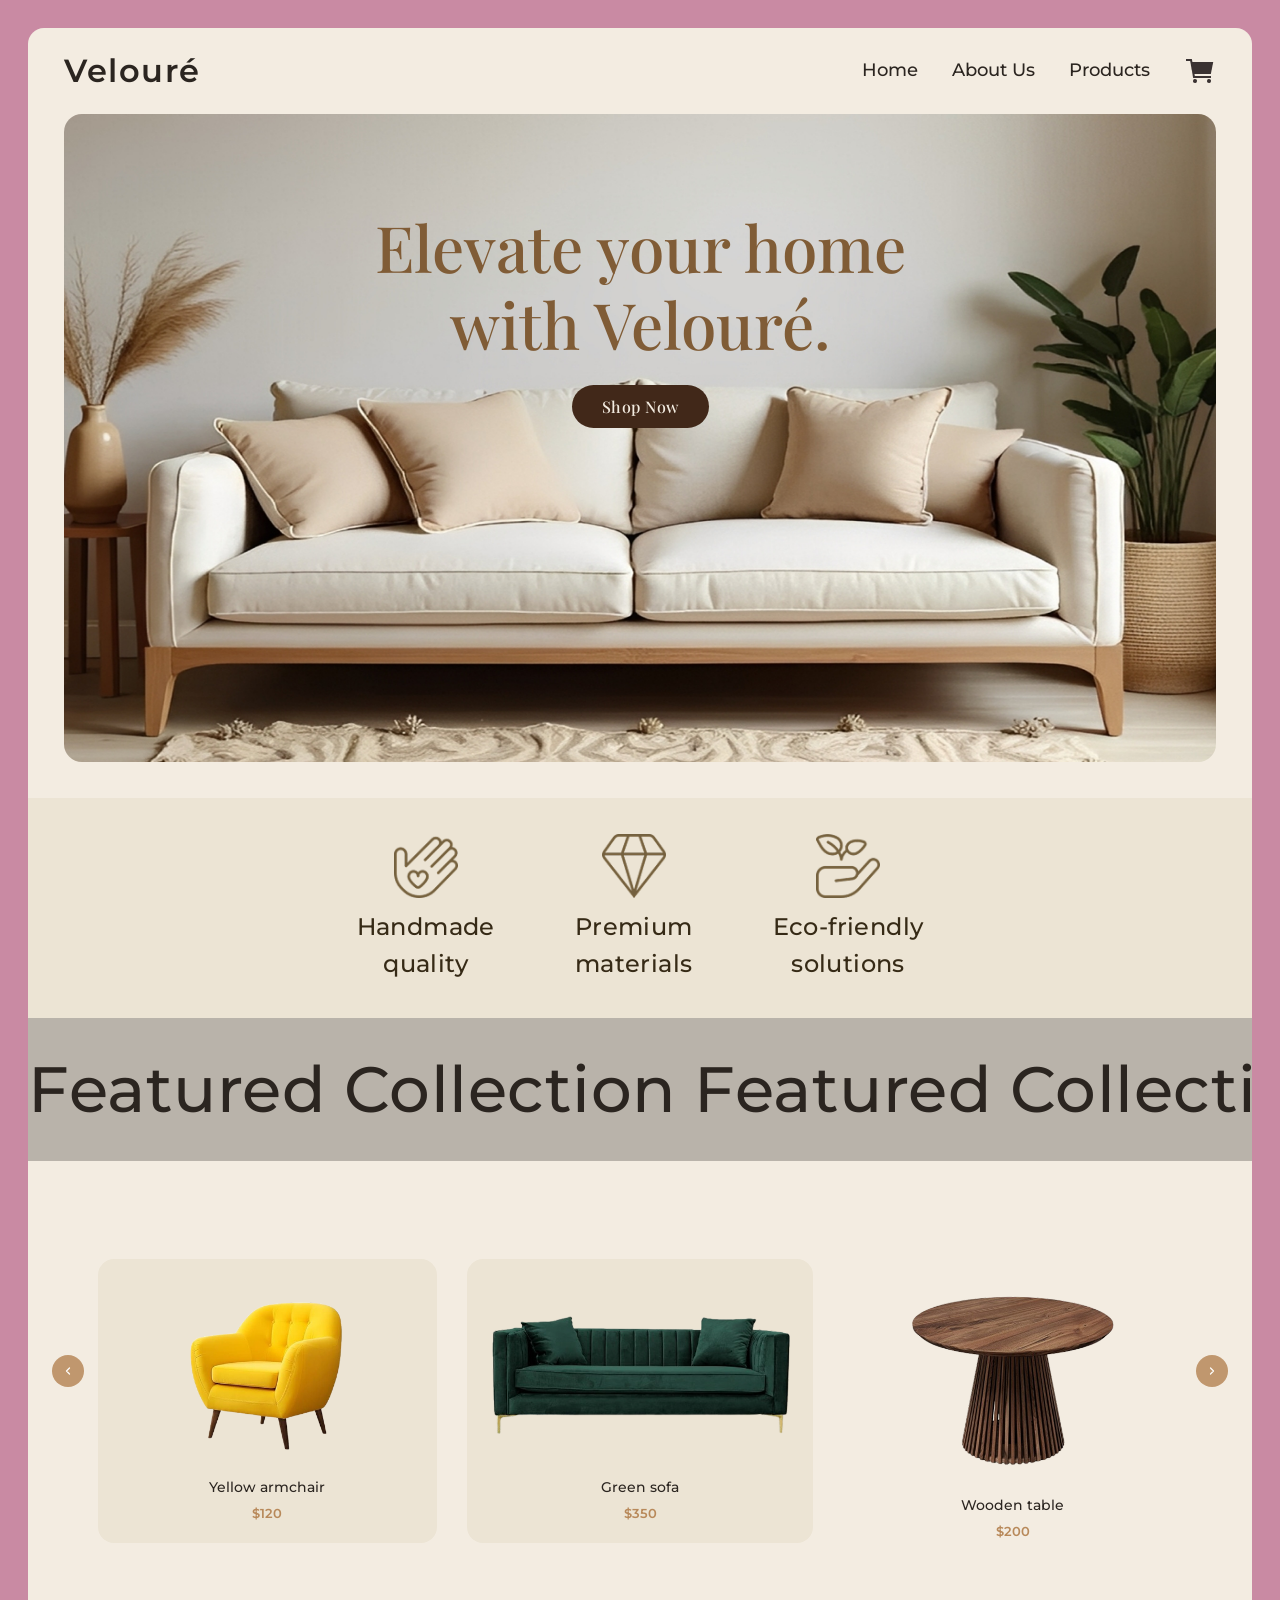
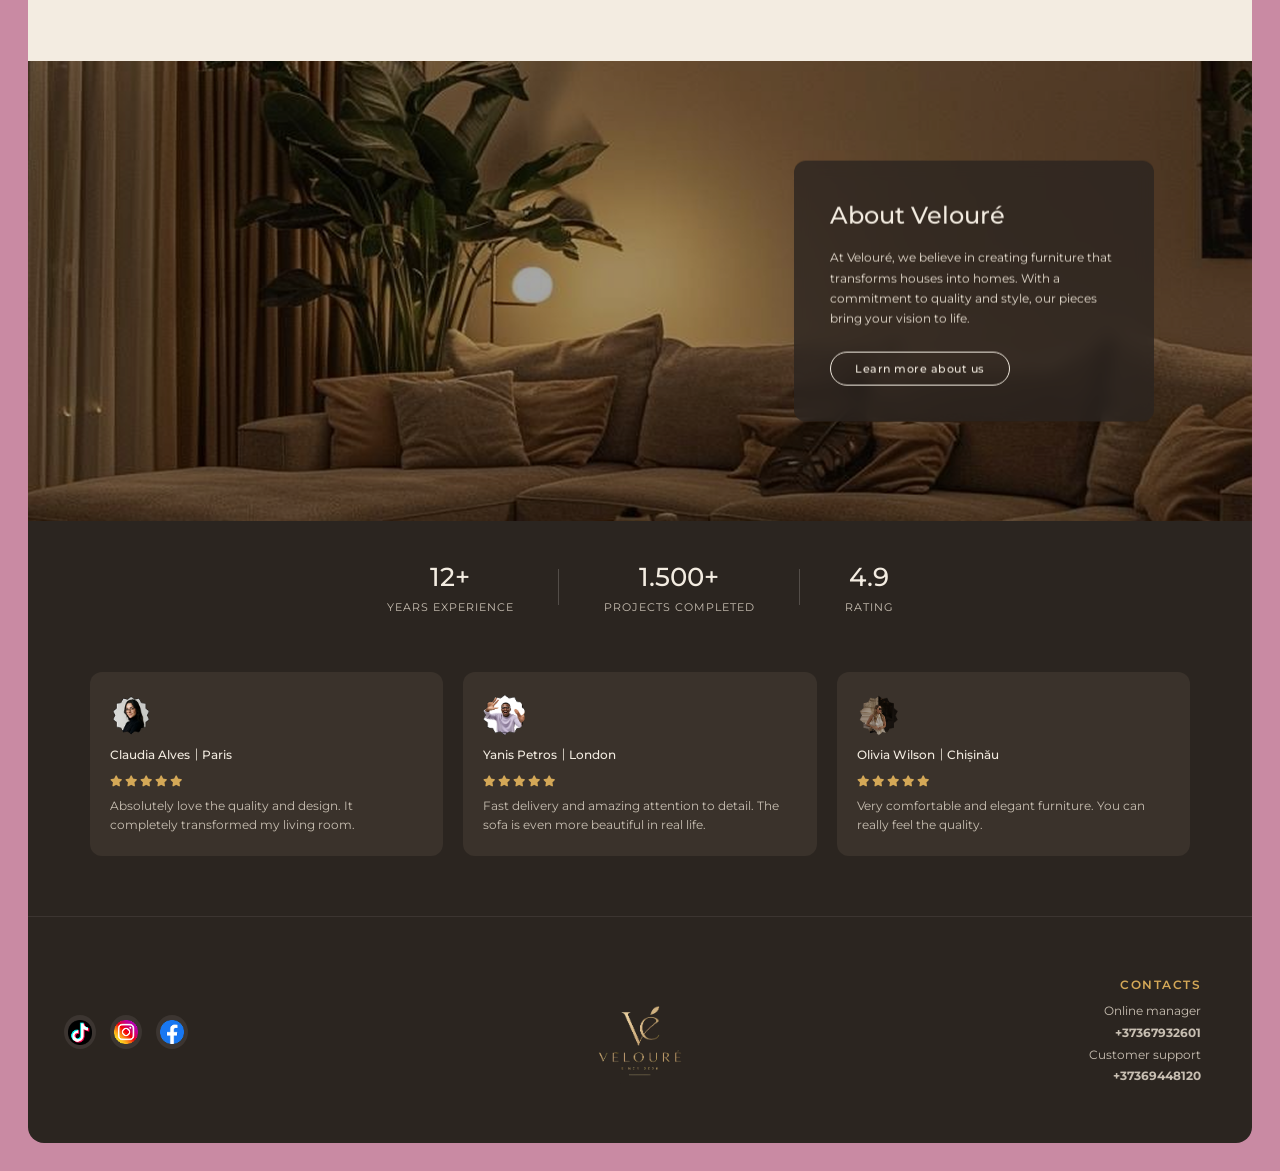
==== commit d0dabd6d: "update" ====
--- a/index.html
+++ b/index.html
@@ -29,7 +29,7 @@
 
    <section class="hero">
     <div class="hero-text">
-        <h1>Elevate your home with Velouré.</h1>
+        <h1>Elevate your home <br> with Velouré.</h1>
         <button onclick="scrollToProducts()">Shop Now</button> 
     </div>
     <div class="hero-image">
--- a/style.css
+++ b/style.css
@@ -50,7 +50,7 @@
 }
 
 .logo {
-  font-size: 20px;
+  font-size: 32px;
   font-weight: 600;
   letter-spacing: 1.5px;
   color: #2b2520;
@@ -67,7 +67,7 @@
 }
 
 .nav-links a {
-  font-size: 13px;
+  font-size: 18px;
   font-weight: 500;
   color: #2b2520;
   position: relative;
@@ -85,7 +85,7 @@
 .nav-links a:hover::after { width: 100%; }
 
 .nav-links img {
-  width: 20px; height: 20px;
+  width: 32px; height: 32px;
   object-fit: contain;
   cursor: pointer;
   transition: transform 0.25s ease;
@@ -101,7 +101,7 @@
   justify-content: center;
 }
 
-/* Wrap hero image + text into one rounded card */
+/* wrap hero image + text into one rounded card */
 .hero-image {
   position: relative;
   width: 100%;
@@ -125,9 +125,10 @@
   transform: translate(-50%, -50%);
   text-align: center;
   z-index: 2;
-  color: var(--text);
+  color: #2b2520;
   width: 90%;
   max-width: 600px;
+  font-family: "Playfair Display", serif;
 }
 
 /* Move .hero-text inside .hero-image visually using absolute layout
@@ -141,19 +142,19 @@
 }
 
 .hero-text h1 {
-  font-size: clamp(26px, 3.4vw, 44px);
+  font-size: 64px;
   font-weight: 500;
   line-height: 1.2;
   margin-bottom: 22px;
-  color: var(--text);
+  color: #805C36;
 }
 
 .hero-text button {
-  background: var(--bg-dark);
-  color: var(--text-light);
+  background: #412819;
+  color: #f3ece1;
   padding: 11px 30px;
   border-radius: 30px;
-  font-size: 12px;
+  font-size: 16px;
   font-weight: 500;
   letter-spacing: 0.5px;
   transition: transform 0.25s ease, background 0.25s ease;
@@ -169,7 +170,7 @@
   justify-content: center;
   gap: 80px;
   padding: 36px 36px;
-  background: var(--bg-soft);
+  background: #ece4d4;
   flex-wrap: wrap;
 }
 
@@ -182,13 +183,13 @@
 }
 
 .benefit-icon {
-  width: 36px; height: 36px;
+  width: 64px; height: 64px;
   object-fit: contain;
   opacity: 0.85;
 }
 
 .benefit p {
-  font-size: 20px;
+  font-size: 24px;
   font-weight: 500;
   color: #362A16;
   letter-spacing: 0.4px;
@@ -202,11 +203,11 @@
   overflow: hidden;
 }
 
-/* Big "Featured Collection" band on grey */
+/* big "Featured Collection" band on grey */
 .scroll-text {
   width: 100%;
   overflow: hidden;
-  background: var(--bg-grey);
+  background: #b9b3aa;
   padding: 22px 0;
 }
 
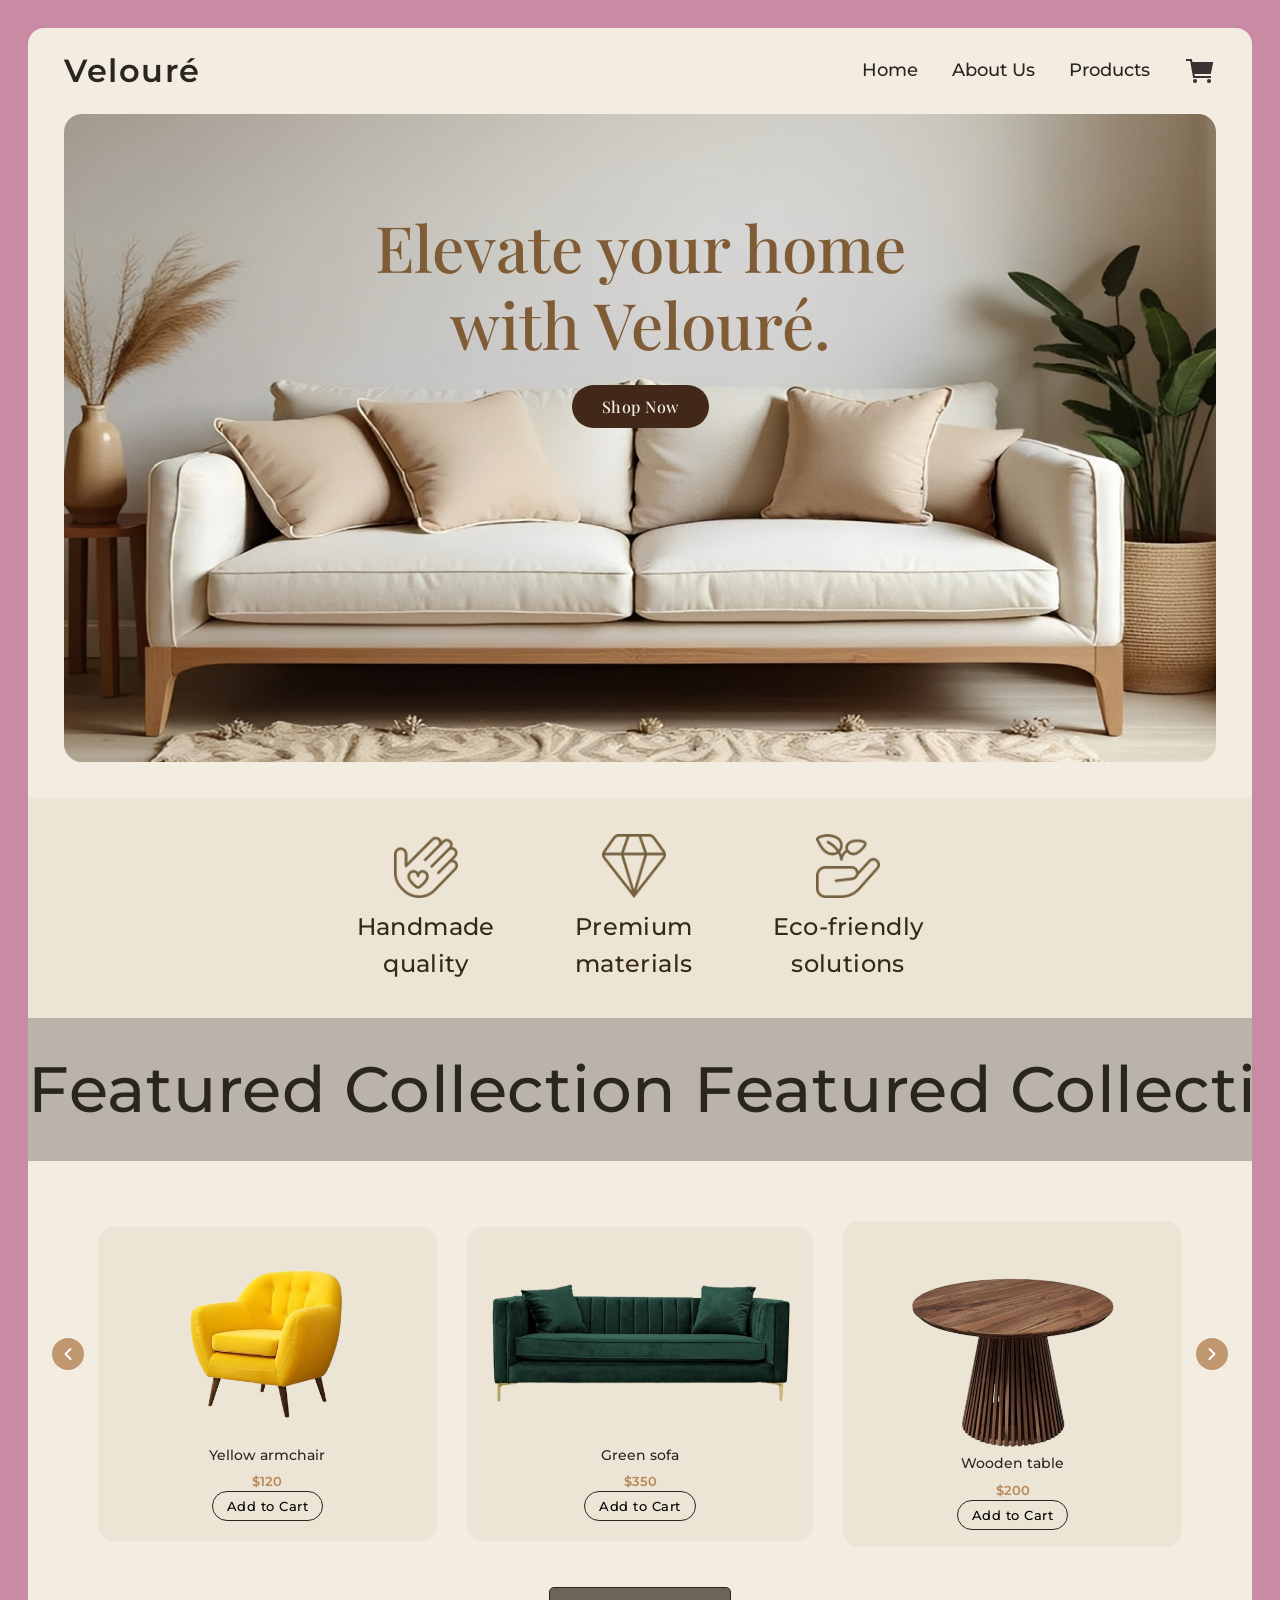
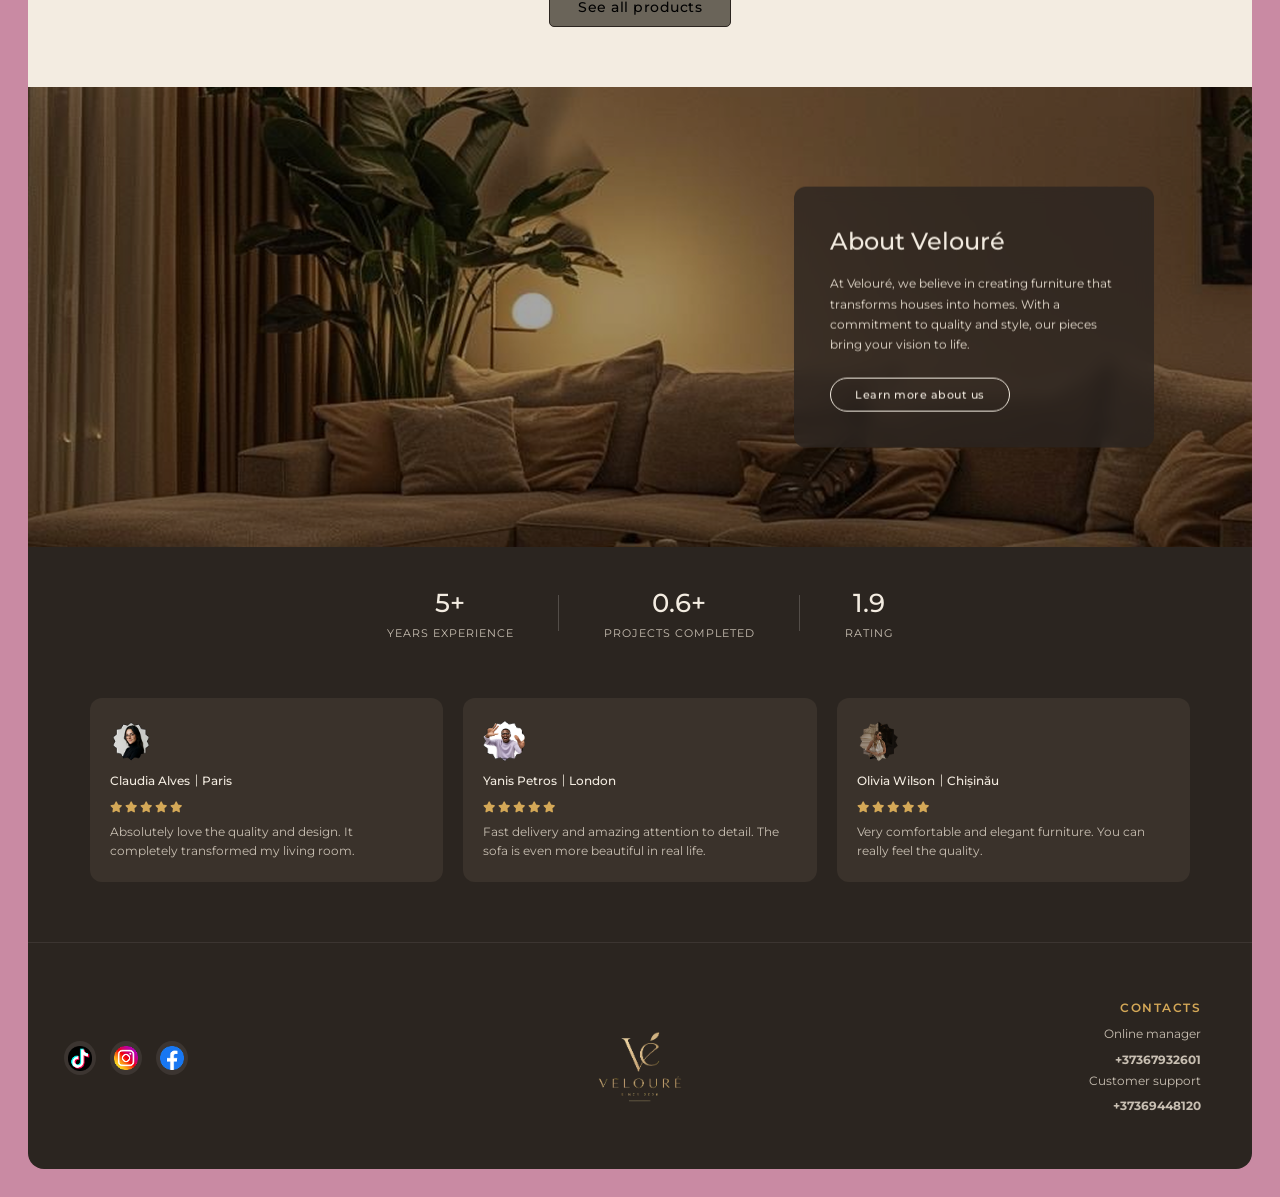
==== commit 5eaf5b2e: "hihihi" ====
--- a/index.html
+++ b/index.html
@@ -4,6 +4,7 @@
     <meta charset="UTF-8">
     <meta name="viewport" content="width=device-width, initial-scale=1.0">
     <title>Velouré</title>
+    <link rel="icon" type="image/png" sizes="36x36" href="images/logo-negru.png">
     <link rel="stylesheet" href="https://cdnjs.cloudflare.com/ajax/libs/font-awesome/6.0.0/css/all.min.css">
     <link href="https://fonts.googleapis.com/css2?family=Montserrat:wght@300;400;500;600;700&display=swap" rel="stylesheet">
     <link rel="stylesheet" href="style.css">
@@ -17,16 +18,14 @@
 
         <div class="nav-right"></div>
           <nav class="nav-links">
-            <a href="#">Home</a>
-            <a href="#">About Us</a>
-            <a href="#">Products</a>
-            <img src="images/cart.png" alt="Cart">
+            <a href="index.html">Home</a>
+            <a href="about.html">About Us</a>
+            <a href="products.html">Products</a>
+            <img src="images/cart.png" alt="Cart" onclick="window.location.href='cart.html'">
           </nav>
-            <!-- <span class="cart">🛒</span> -->
     </header>
 
     <!-- hero section -->
-
    <section class="hero">
     <div class="hero-text">
         <h1>Elevate your home <br> with Velouré.</h1>
@@ -56,7 +55,7 @@
     </section>
 
     <!-- products section -->
-     <section id="products" class="products">
+     <section id="featuredproducts" class="products">
         <div class="scroll-text">
             <div class="scroll-track">
                 <span>Featured Collection                     Featured Collection                     Featured Collection</span>
@@ -64,7 +63,7 @@
             </div>
         </div>
 
-        <div class="product-grid">
+        <div class="product-grid" id="slider">
             <div class="card">
                 <img src="images/yellowww.png">
                 <h3>Yellow armchair</h3>
@@ -88,6 +87,11 @@
                 <h3>Grey nightstand</h3>
                 <p>$150</p>
             </div>
+        </div>
+           <div class="arrow-click left"></div>
+           <div class="arrow-click right"></div>
+        <div class="products-see">
+            <button onclick="window.location.href='products.html'">See all products</button>
         </div>
      </section>
 
@@ -180,15 +184,17 @@
             </div>
 
             <div class="footer-logo">
-                <img src="images/logo alb.png" alt="Velouré logo">
-            </div>
+                <a href="index.html">
+                    <img src="images/logo alb.png" alt="Velouré Logo">
+                </a>
+             </div>
 
             <div class="footer-contact">
                 <h3>Contacts</h3>
                 <p>Online manager</p>
-                <p><b>+37367932601</b></p>
+                <button><p><b>+37367932601</b></p></button>
                 <p>Customer support</p>
-                <p><b>+37369448120</b></p>
+                <button><p><b>+37369448120</b></p></button>
             </div>
         </footer>
 <script>
@@ -208,5 +214,6 @@
         }, 400);
     }
 </script>
+<script src="script.js"></script>
 </body>
 </html>
--- a/style.css
+++ b/style.css
@@ -64,6 +64,7 @@
   display: flex;
   align-items: center;
   gap: 34px;
+  margin-left: auto;
 }
 
 .nav-links a {
@@ -93,6 +94,17 @@
 .nav-links img:hover { transform: scale(1.12); }
 
 /* hero */
+h1{ 
+  font-size: clamp(24px, 4vw, 48px);
+}
+
+h2{
+  font-size: clamp(20px, 3vw, 32px);
+}
+
+p{
+  font-size: clamp(14px, 1.5vw, 18px);
+}
 .hero {
   position: relative;
   background: #f3ece1;
@@ -123,6 +135,7 @@
   top: 50%;
   left: 50%;
   transform: translate(-50%, -50%);
+  padding: 0 20px;
   text-align: center;
   z-index: 2;
   color: #2b2520;
@@ -141,8 +154,9 @@
   transform: translateX(-50%);
 }
 
+
 .hero-text h1 {
-  font-size: 64px;
+  font-size: clamp(28px, 5vw, 64px);
   font-weight: 500;
   line-height: 1.2;
   margin-bottom: 22px;
@@ -154,7 +168,7 @@
   color: #f3ece1;
   padding: 11px 30px;
   border-radius: 30px;
-  font-size: 16px;
+  font-size: clamp(14px, 1.5vw, 16px);
   font-weight: 500;
   letter-spacing: 0.5px;
   transition: transform 0.25s ease, background 0.25s ease;
@@ -239,6 +253,8 @@
   gap: 30px;
   padding: 60px 70px 0;
   position: relative;
+  overflow-x: auto;
+  scroll-behavior: smooth;
 }
 
 /* hide the 4th card visually — Figma shows only 3 in featured row */
@@ -279,12 +295,20 @@
 
 /* center card (wooden table) gets focus treatment */
 .product-grid .card:nth-child(3) {
-  background: transparent;
-  position: relative;
-  padding: 40px 20px;
+  background: #ece4d4;
+  position: relative;
+  padding: 22px 16px 17px;
 }
 .product-grid .card:nth-child(3) img {
   height: 220px;
+  margin-bottom: -15px;
+}
+
+.product-grid .card:nth-child(3) h3 {
+  margin-bottom: 4px;
+  color: #2b2520;
+  margin-top: 0;
+  margin: 5px 0;
 }
 
 /* decorative gold arrows at sides */
@@ -301,7 +325,7 @@
   cursor: pointer;
   opacity: 0.85;
   transition: opacity 0.25s ease, transform 0.25s ease;
-  background-image: url("data:image/svg+xml;utf8,<svg xmlns='http://www.w3.org/2000/svg' width='12' height='12' viewBox='0 0 24 24' fill='none' stroke='white' stroke-width='2.5' stroke-linecap='round' stroke-linejoin='round'><polyline points='15 18 9 12 15 6'/></svg>");
+  background-image: url("data:image/svg+xml;utf8,<svg xmlns='http://www.w3.org/2000/svg' width='20' height='20' viewBox='0 0 24 24' fill='none' stroke='white' stroke-width='2.5' stroke-linecap='round' stroke-linejoin='round'><polyline points='15 18 9 12 15 6'/></svg>");
   background-repeat: no-repeat;
   background-position: center;
 }
@@ -312,6 +336,72 @@
 }
 .product-grid::before:hover,
 .product-grid::after:hover { opacity: 1; }
+
+.arrow-click {
+  position: absolute;
+  top: 50%;
+  width: 40px;
+  height: 40px;
+  transform: translateY(-50%);
+  cursor: pointer;
+  z-index: 10;
+  z-index: 999;
+}
+
+.arrow-click.left {
+  left: 20px;
+}
+
+.arrow-click.right {
+  right: 20px;
+}
+
+button { 
+    font-family: inherit; 
+    cursor: pointer; 
+    border: none; 
+    background: none; 
+}
+
+.products button {
+  background: transparent;
+  border: 1px solid #2b2520;
+  padding: 6px 14px;
+  border-radius: 20px;
+  font-weight: 500;
+  letter-spacing: 0.5px;
+  transition: transform 0.25s ease, background 0.25s ease;
+}
+.products button:hover {
+  background: #2b2520;
+  transform: translateY(-2px);
+  color: #f3ece1;
+}
+
+.products button.added {
+      background: #7a9a6a;
+    }
+
+.products-see {
+  text-align: center;
+  margin-top: 40px;
+  margin-bottom: -20px;
+}
+.products-see button {
+  background: #1b150ba1;
+  display: inline-block;
+  padding: 10px 28px;
+  border-radius: 5px;
+  font-size: clamp(12px, 1.5vw, 14px);
+  font-weight: 500;
+  letter-spacing: 0.5px;
+  transition: transform 0.25s ease, background 0.25s ease;
+}
+
+.products-see button:hover {
+  background: #000000;
+  transform: translateY(-2px);
+}
 
 /* about  */
 .about {
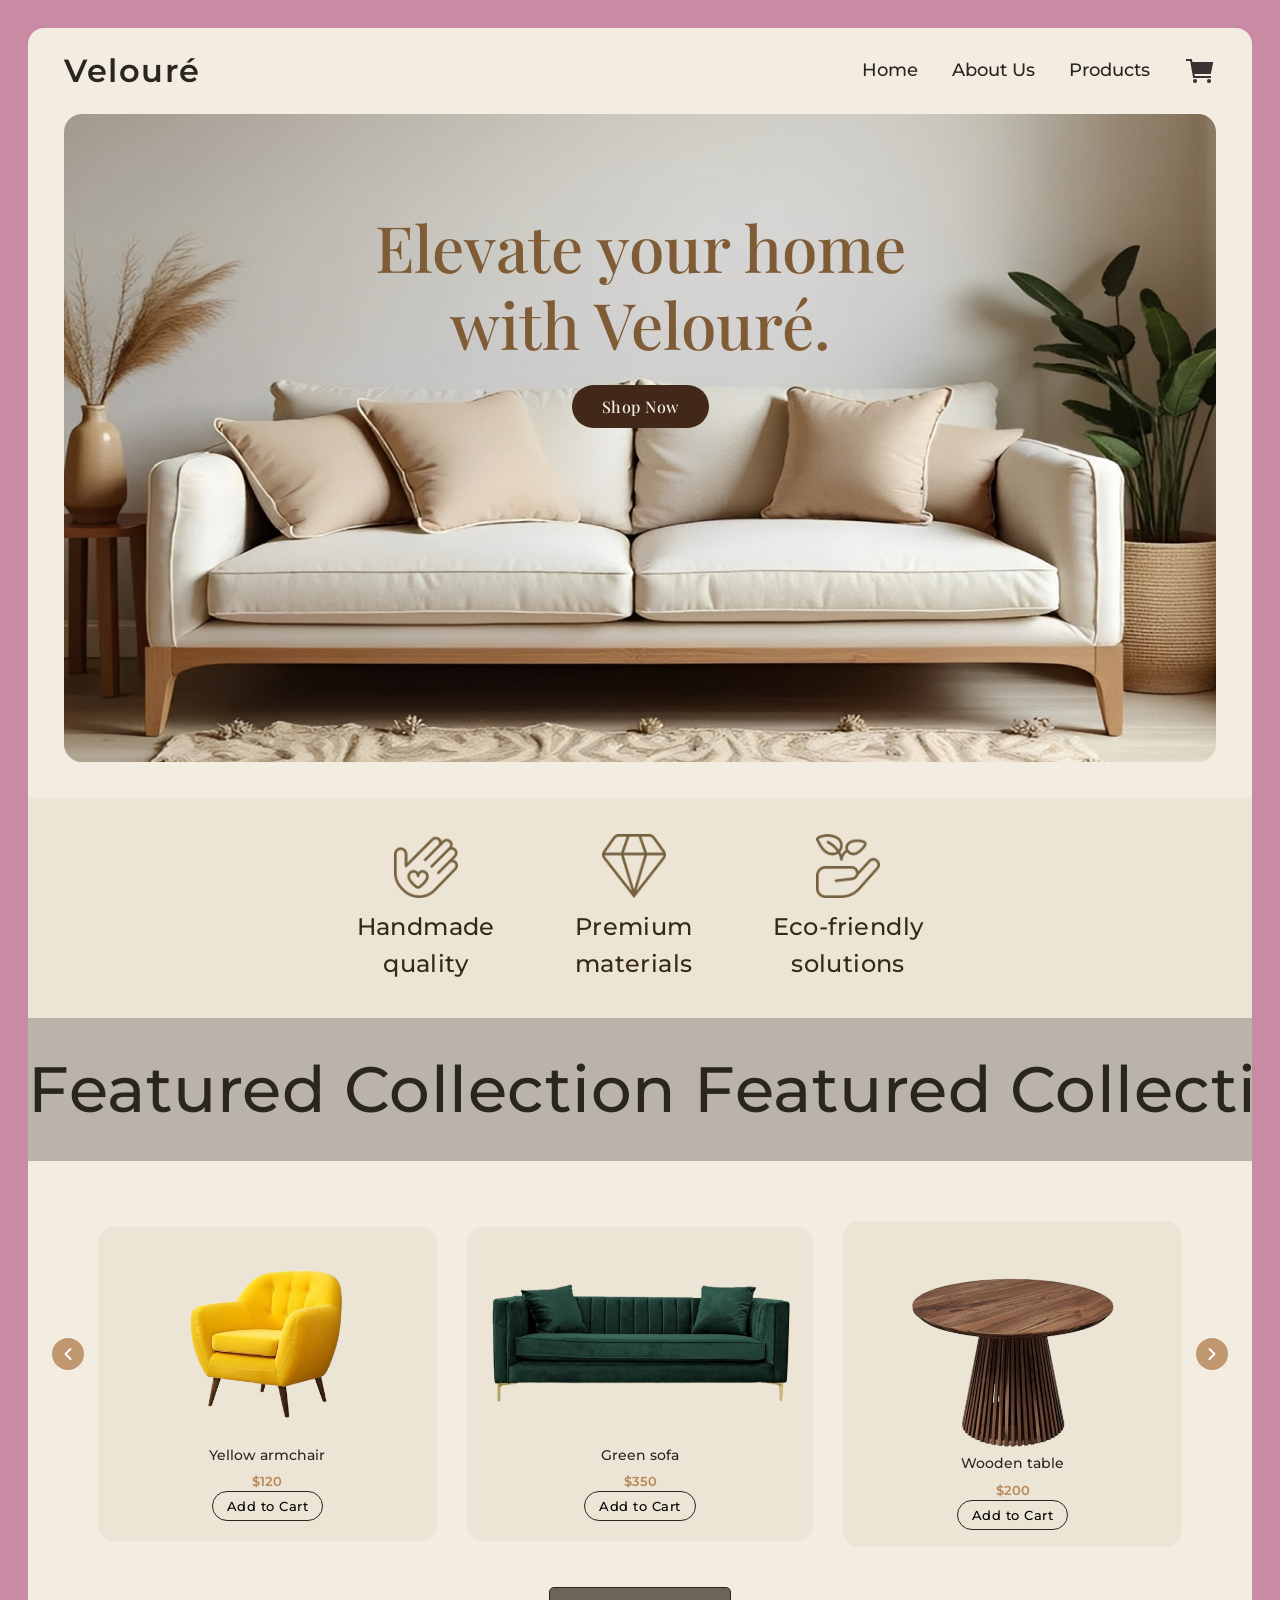
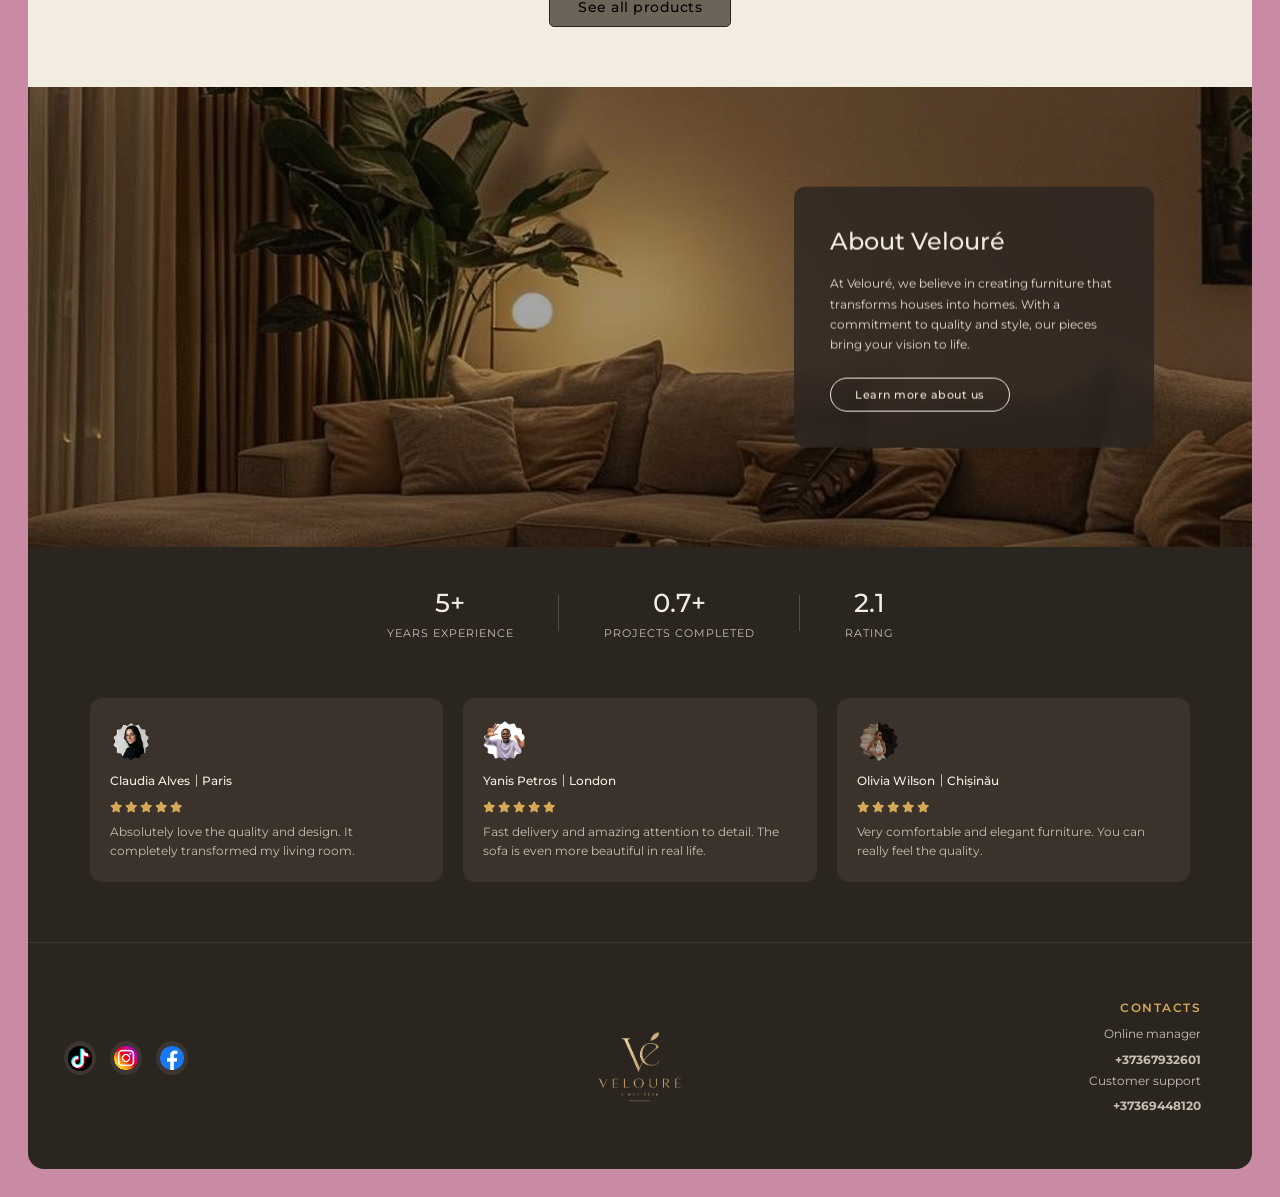
==== commit 55b8f1f2: "complete mission" ====
--- a/index.html
+++ b/index.html
@@ -91,7 +91,7 @@
            <div class="arrow-click left"></div>
            <div class="arrow-click right"></div>
         <div class="products-see">
-            <button onclick="window.location.href='products.html'">See all products</button>
+            <button onclick="window.location.href='products.html?from=home'">See all products</button>
         </div>
      </section>
 
@@ -101,7 +101,7 @@
             <h2>About Velouré</h2>
             <p>At Velouré, we believe in creating furniture that transforms houses into homes. 
                 With a commitment to quality and style, our pieces bring your vision to life.</p>
-                <button>Learn more about us</button>
+                <button onclick="window.location.href='about.html'">Learn more about us</button>
         </div>
         <div class="hero-image">
         <img src="images/image 41.png" alt="interior">
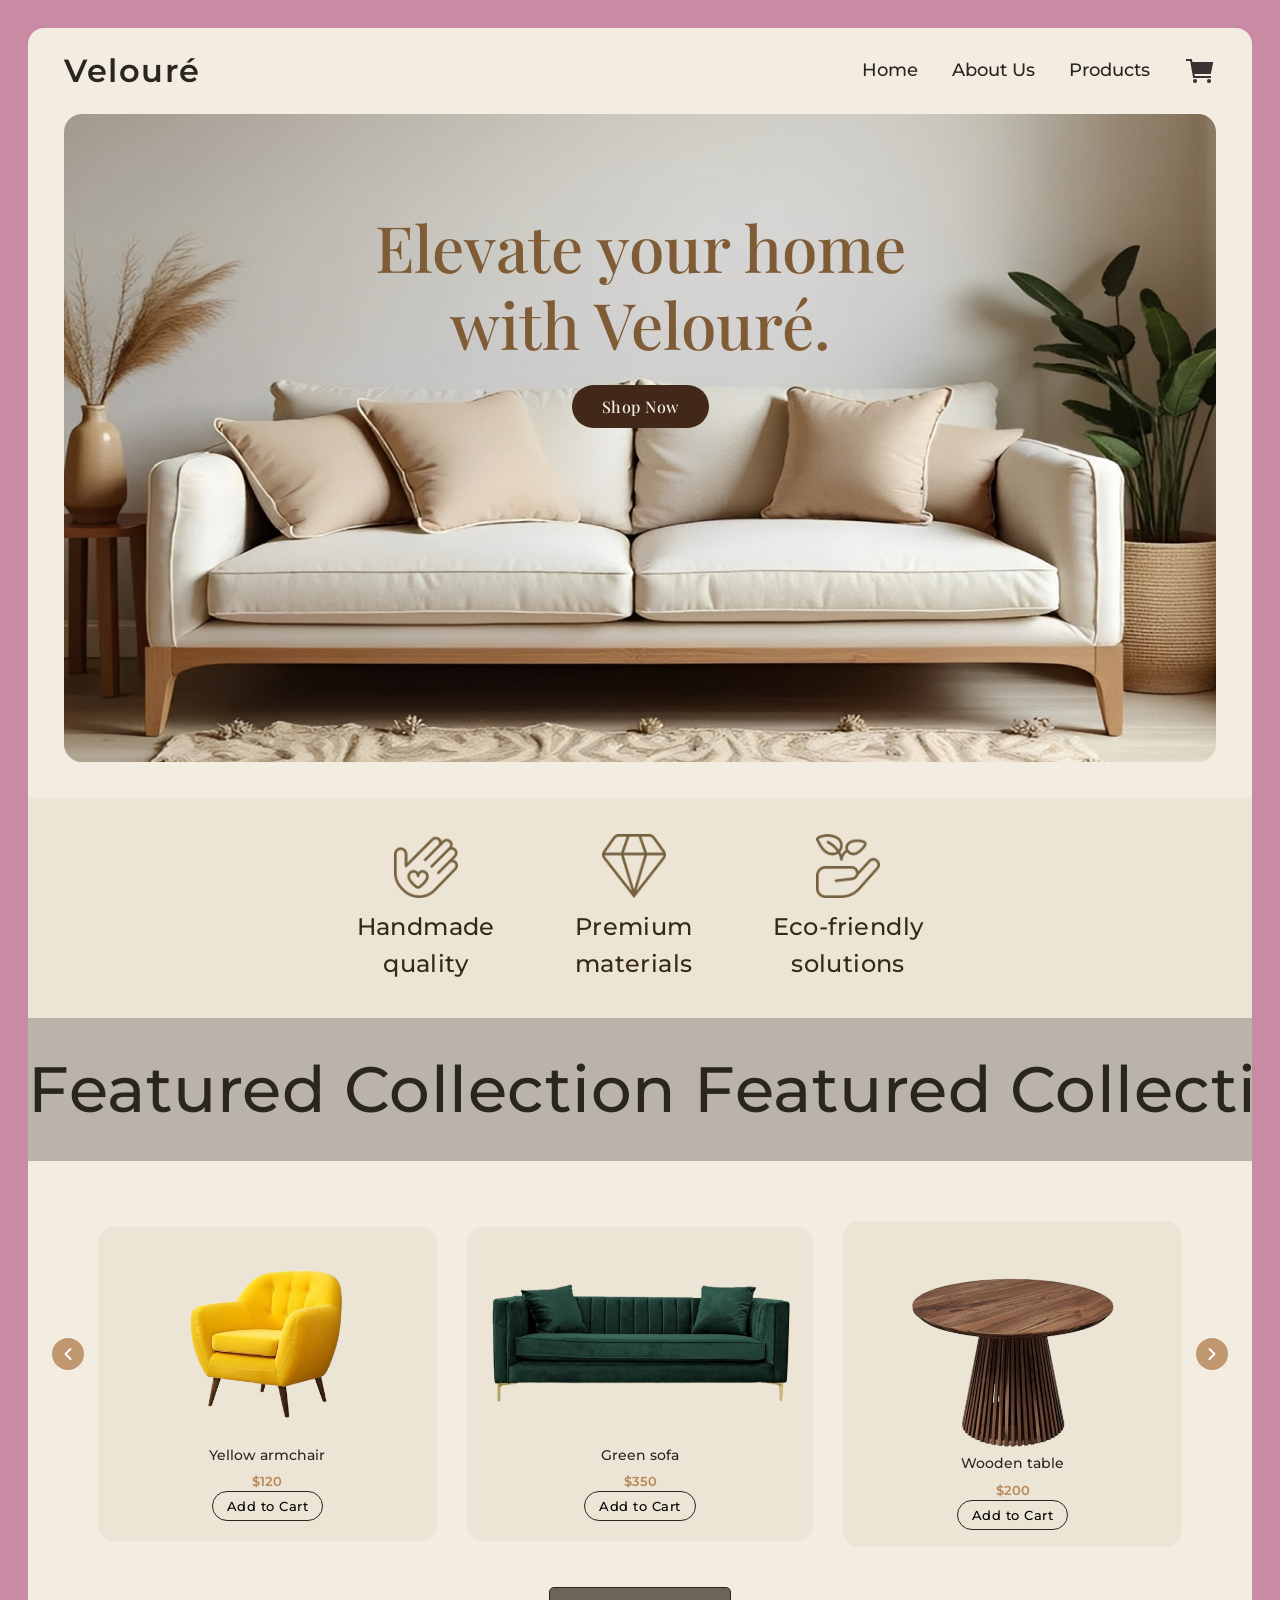
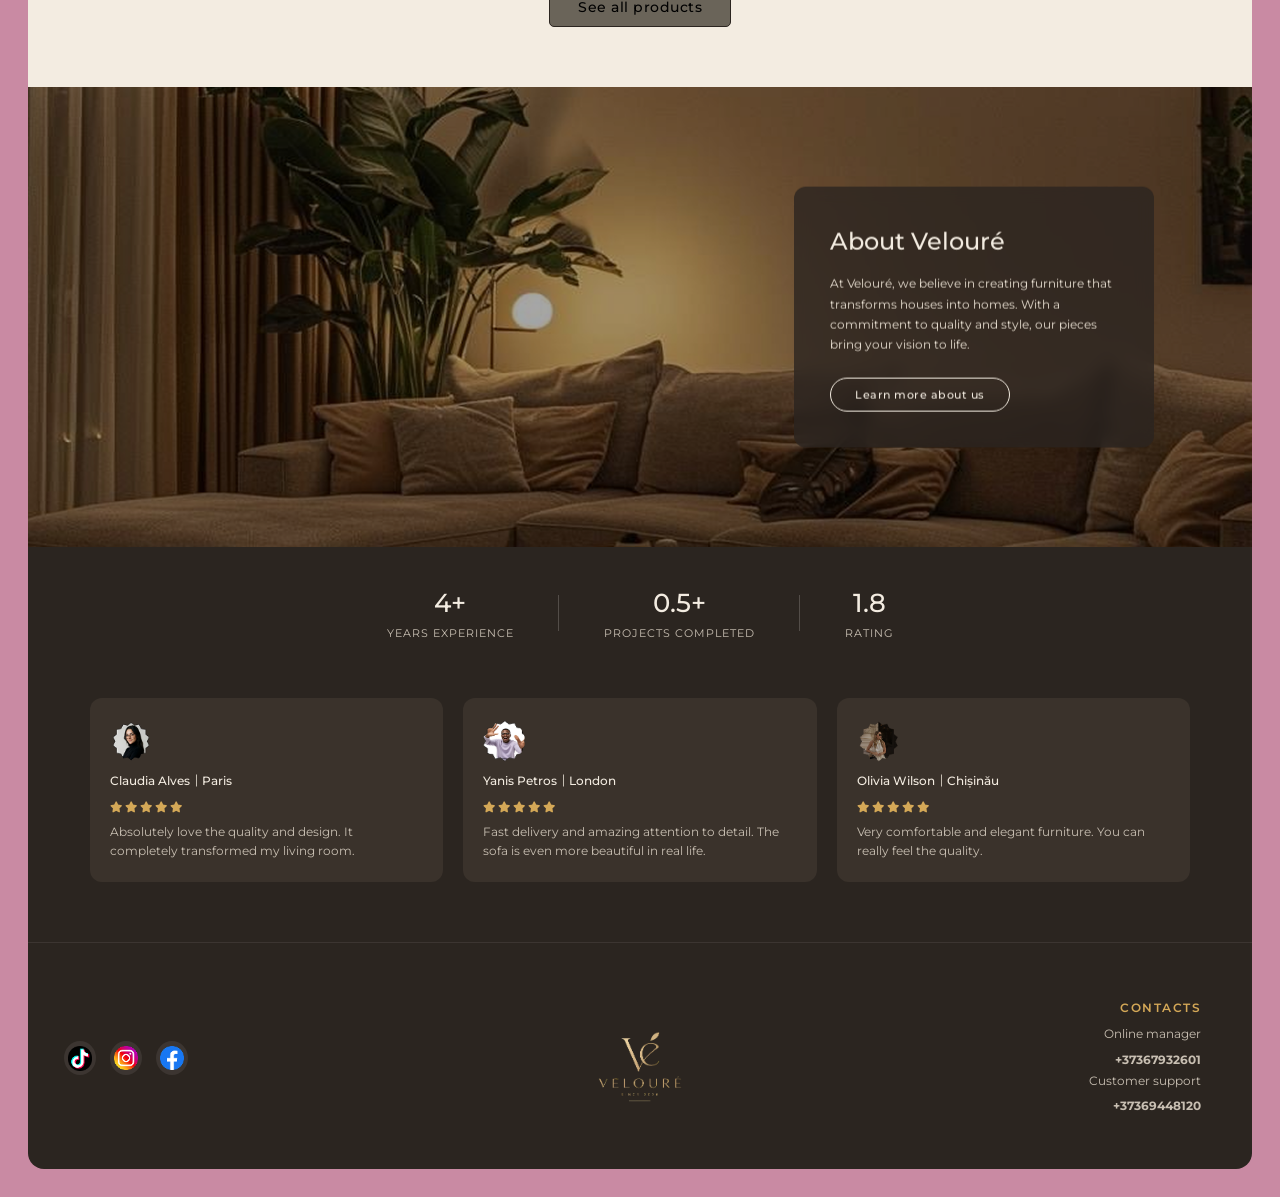
==== commit 0a88f128: "complete mission" ====
--- a/index.html
+++ b/index.html
@@ -91,7 +91,7 @@
            <div class="arrow-click left"></div>
            <div class="arrow-click right"></div>
         <div class="products-see">
-            <button onclick="window.location.href='products.html?from=home'">See all products</button>
+            <button onclick="window.location.href='products.html'">See all products</button>
         </div>
      </section>
 
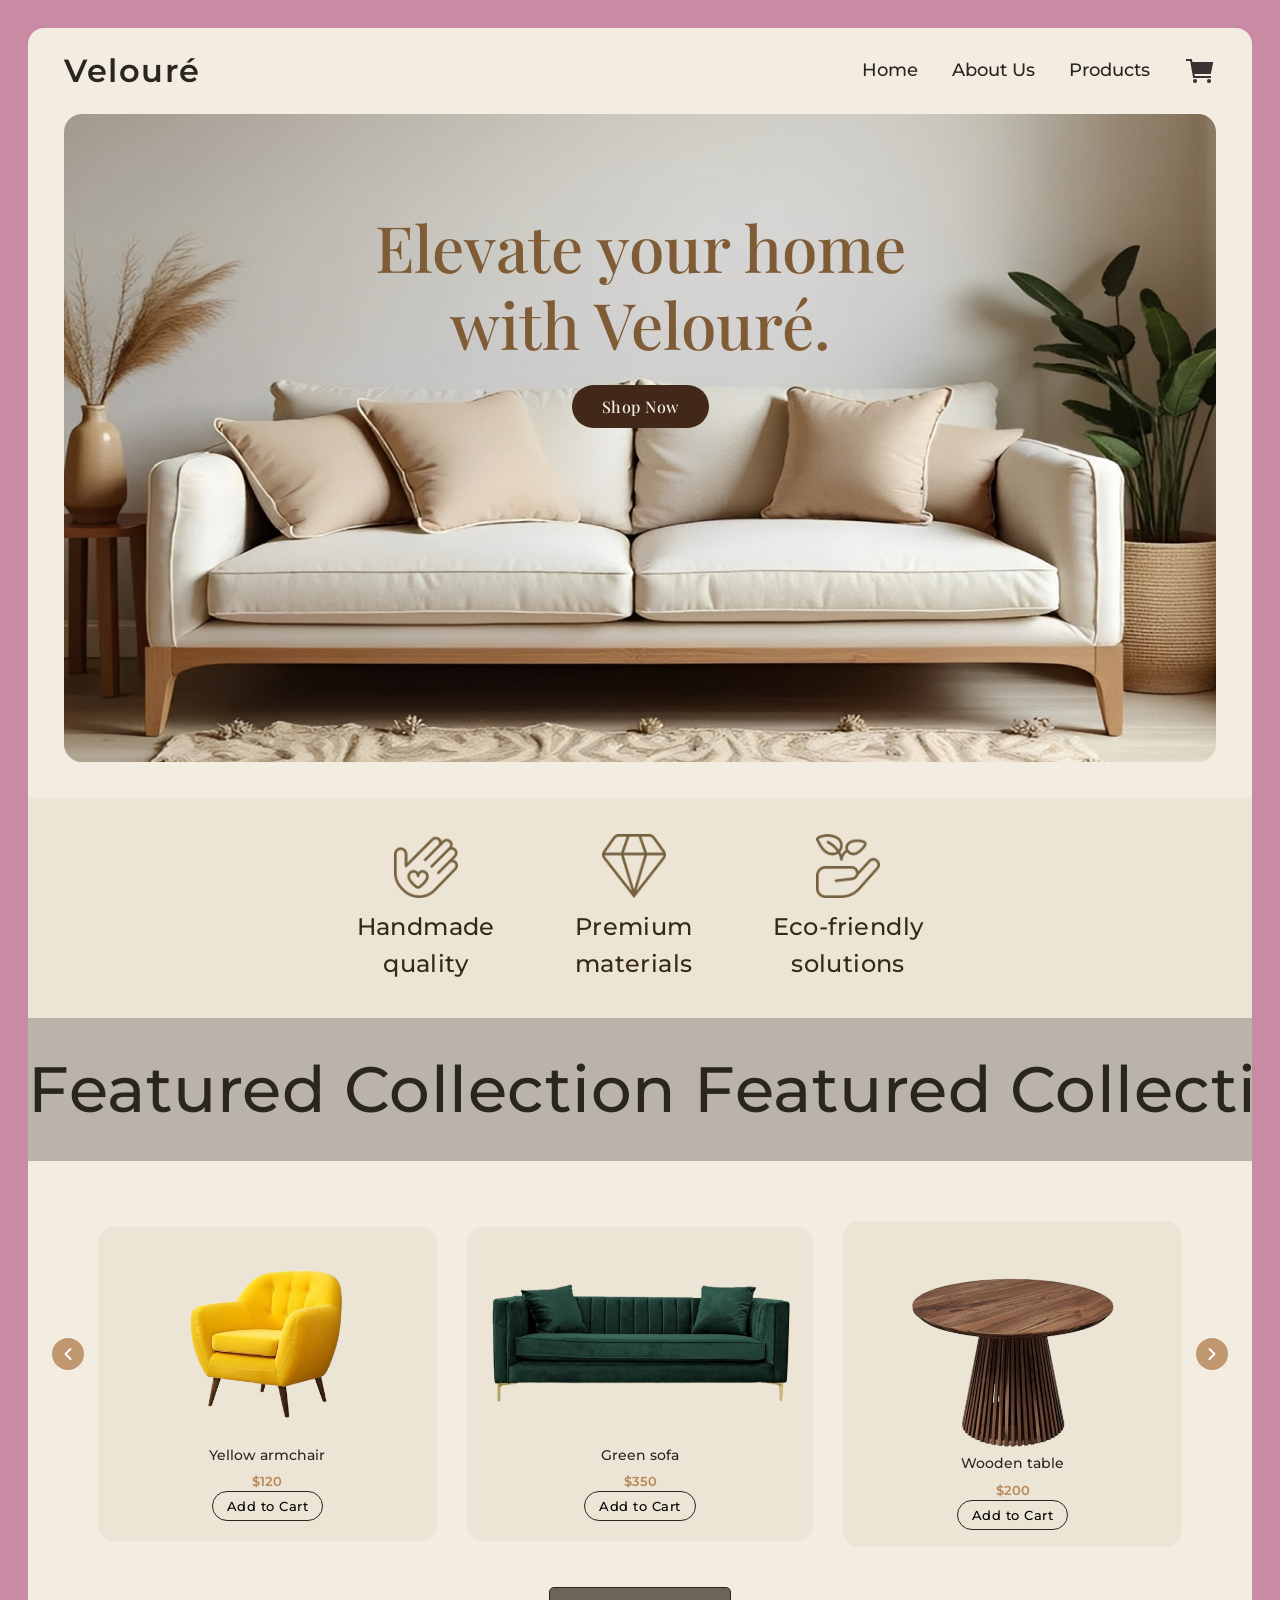
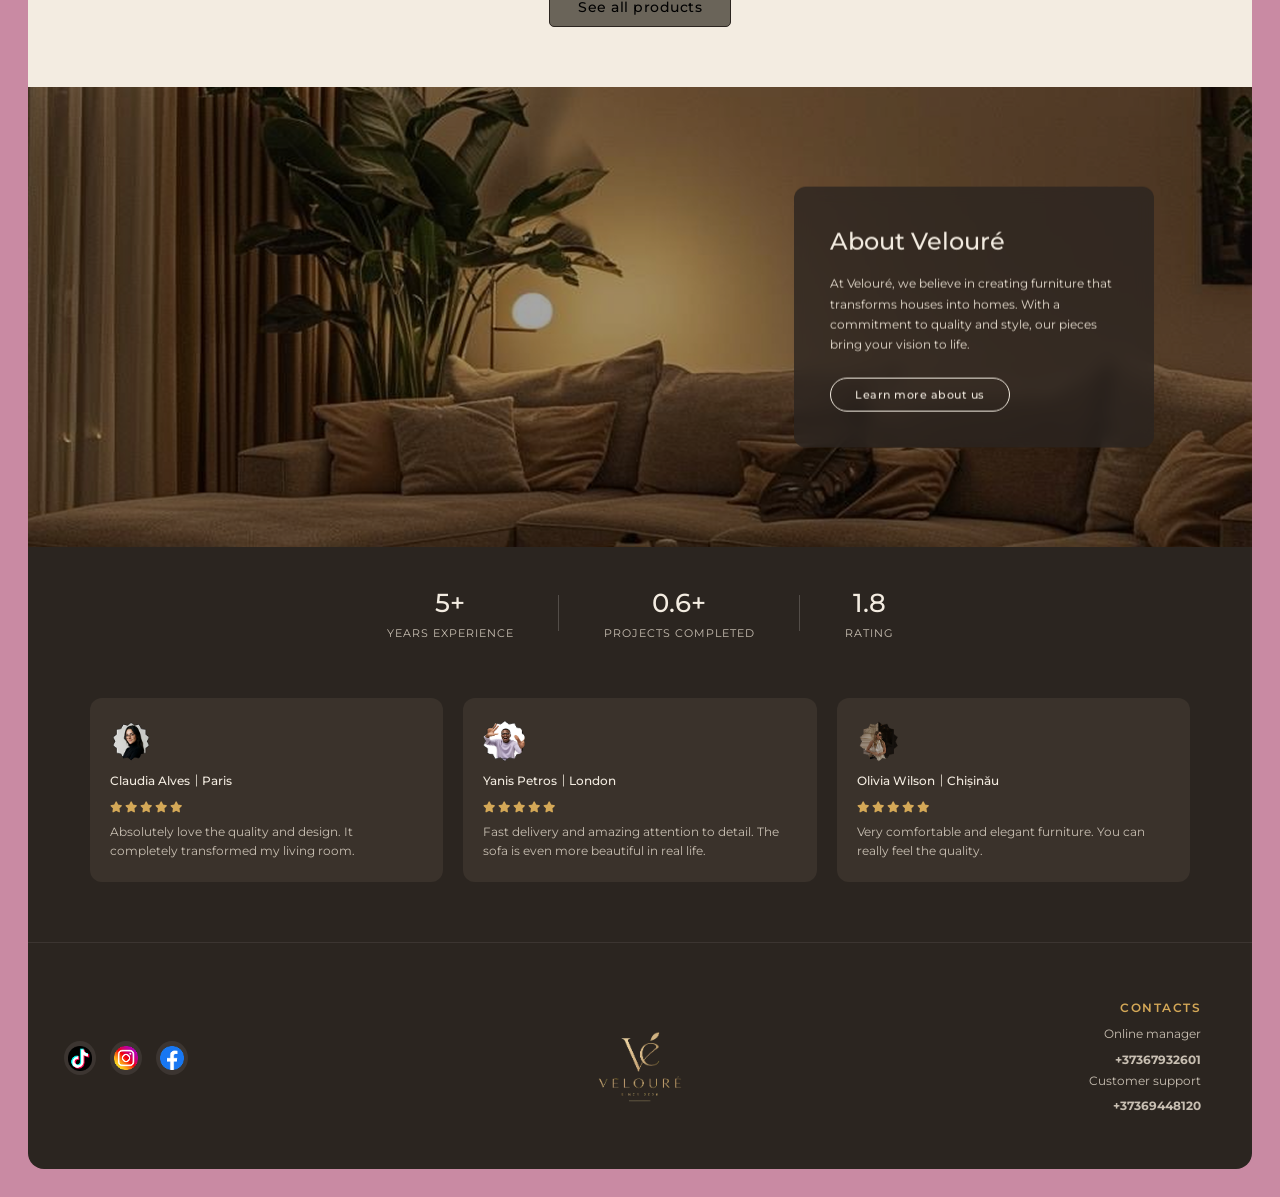
==== commit d2680f4d: "complete mission" ====
--- a/index.html
+++ b/index.html
@@ -91,7 +91,7 @@
            <div class="arrow-click left"></div>
            <div class="arrow-click right"></div>
         <div class="products-see">
-            <button onclick="window.location.href='products.html'">See all products</button>
+            <button onclick="window.location.href='products.html?from=home'">See all products</button>
         </div>
      </section>
 
